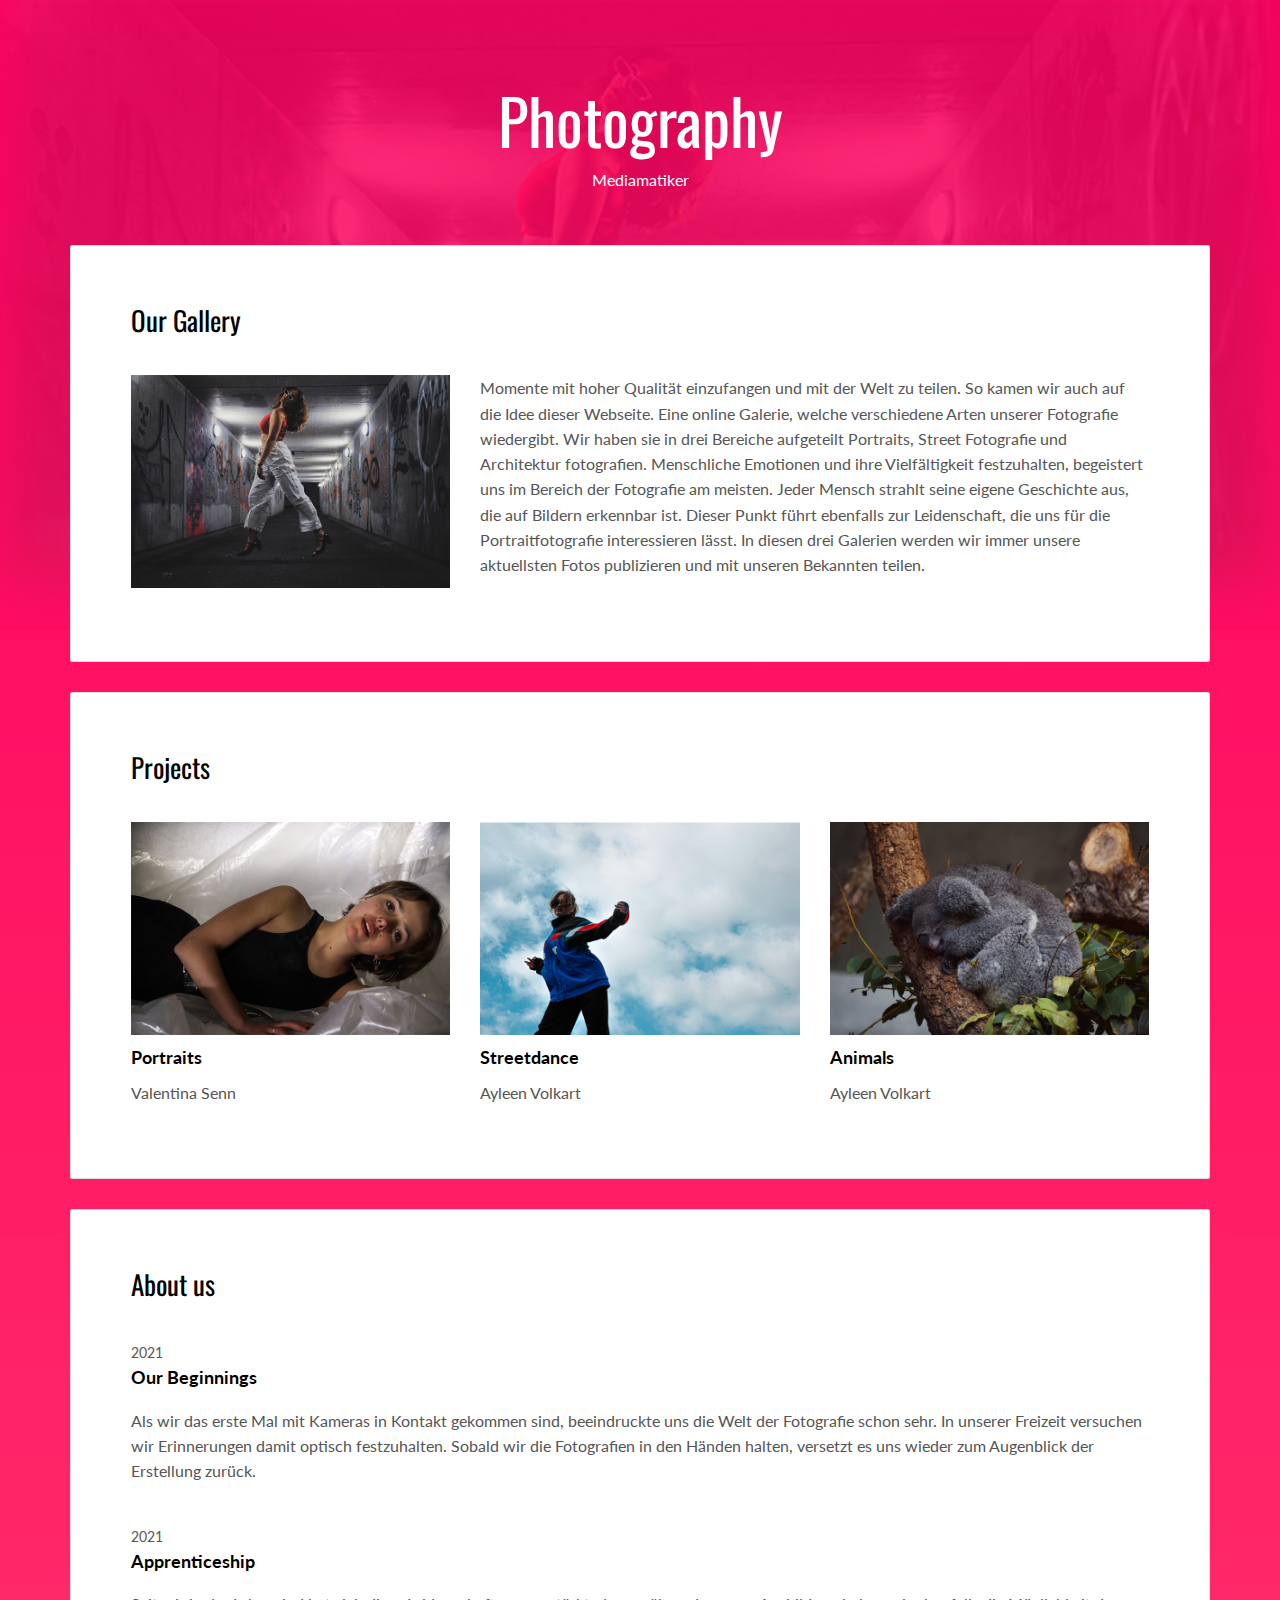
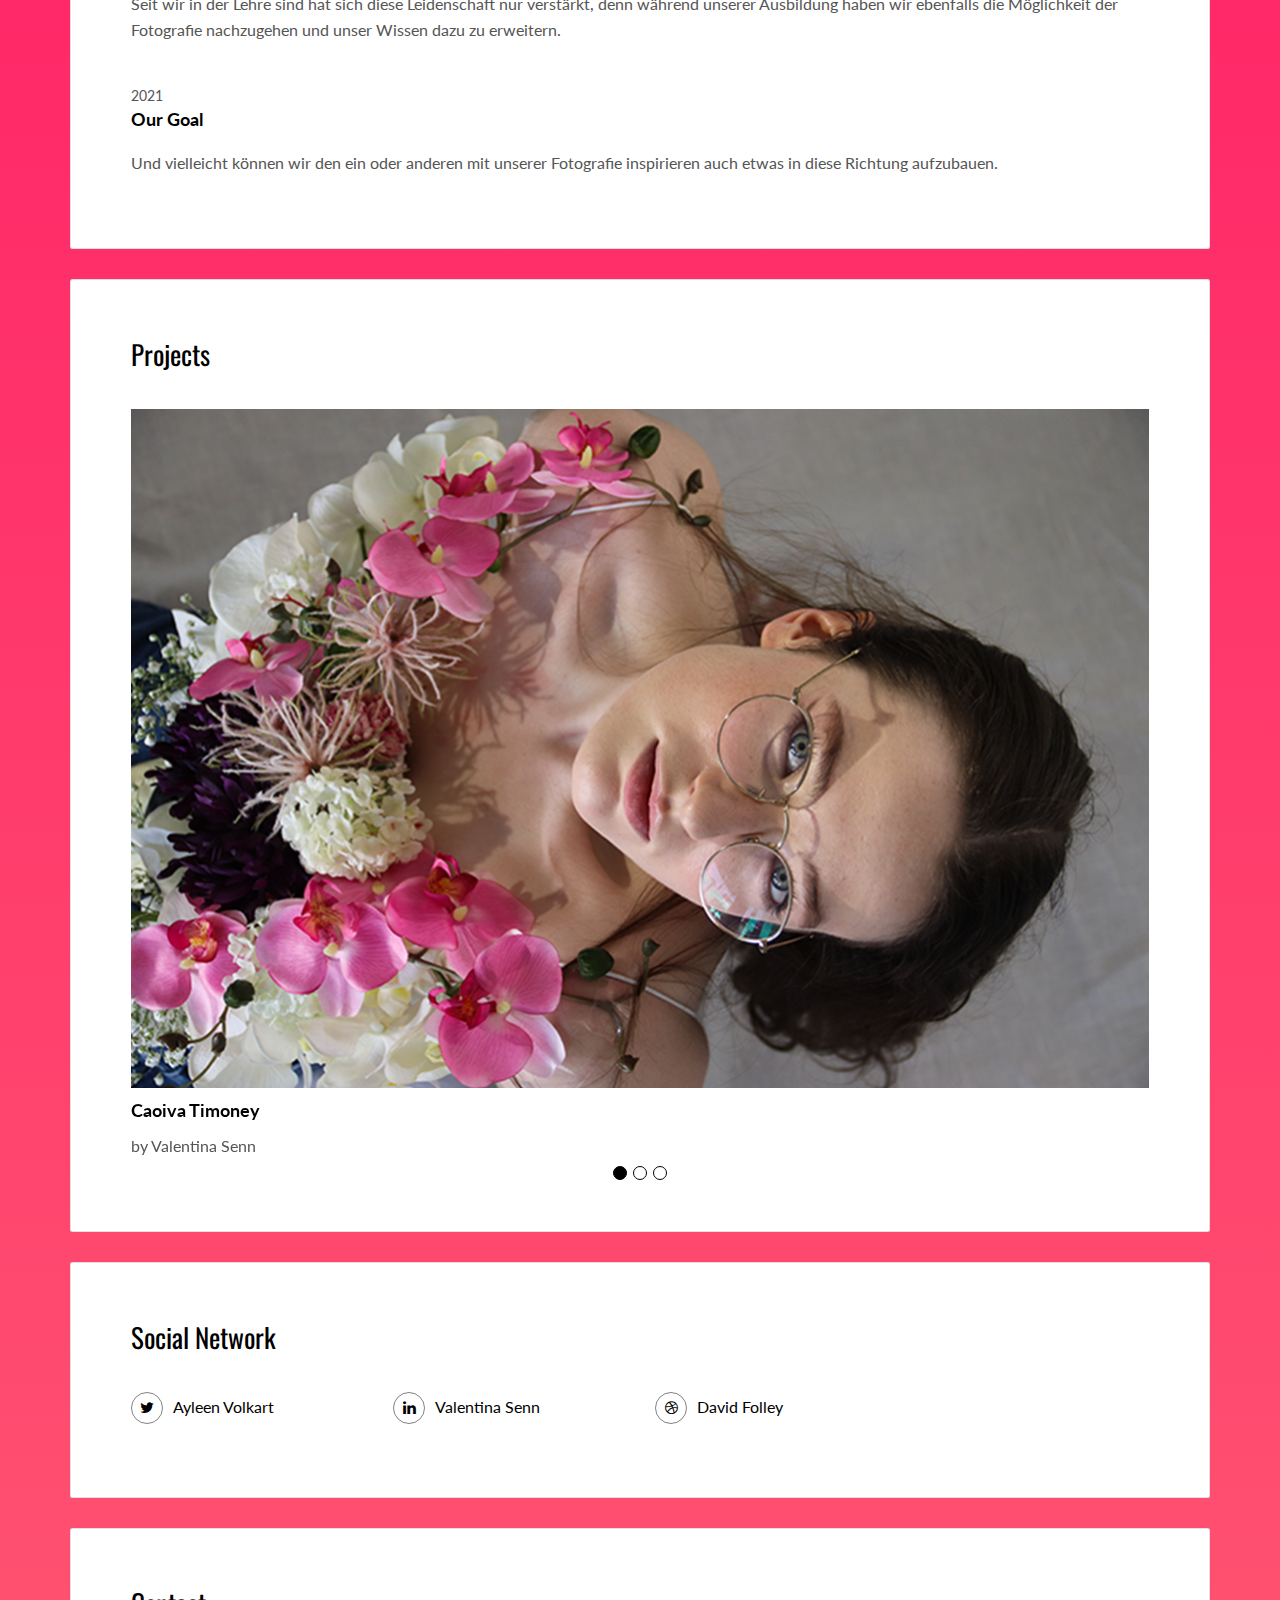
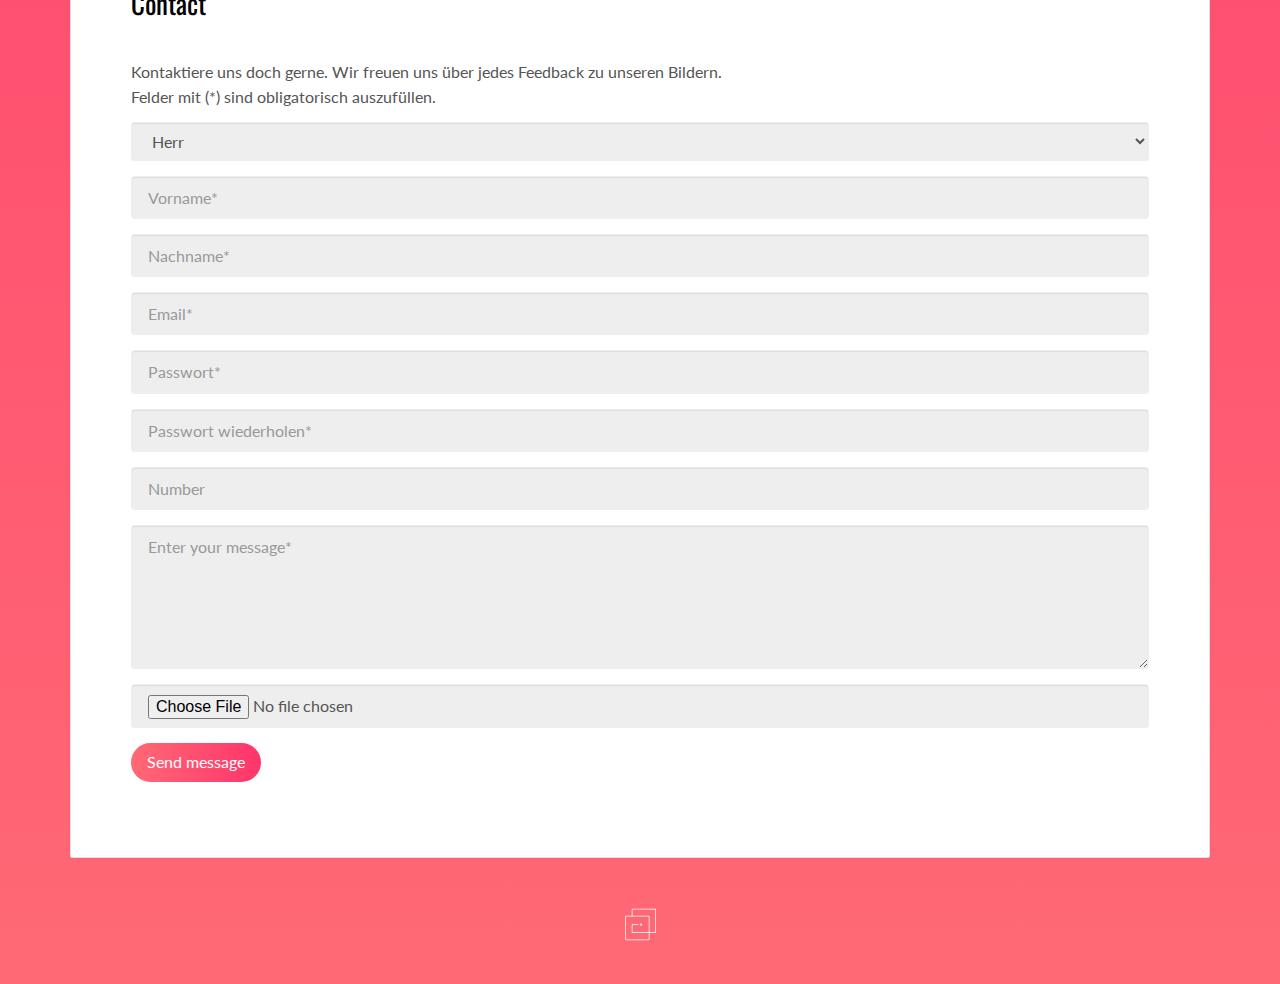
==== html/index.html @ 434fc98b "git init" ====
<!DOCTYPE html>
<html lang="en">

<head>
  <meta charset="UTF-8">
  <meta content="IE=edge" http-equiv="X-UA-Compatible">
  <meta content="width=device-width,initial-scale=1" name="viewport">
  <meta content="description" name="description">
  <meta name="google" content="notranslate" />
  <meta content="Mashup templates have been developped by Orson.io team" name="author">

  <!-- Disable tap highlight on IE -->
  <meta name="msapplication-tap-highlight" content="no">
  
  <link rel="apple-touch-icon" sizes="180x180" href="../assets/apple-icon-180x180.png">
  <link href="./assets/favicon.ico" rel="icon">

  <title>Title page</title>  

<link href="../css/main.d8e0d294.css" rel="stylesheet"></head>

<body class="">

<!-- Add your content of header -->
<div class="background-color-layer" style="background-image: url('../assets/images/streetdance/lia-aboutus.png')"
></div>
<main class="content-wrapper">
  <header class="white-text-container section-container">
    <div class="text-center">
      <h1>Photography</h1>
      <p>Mediamatiker</p>
    </div>
  </header>



<!-- Add your site or app content here -->
 
 <div class="container">
   <div class="row">
     <div class="col-xs-12">

        <div class="card">
          <div class="card-block">
            <h2>Our Gallery</h2>
            <div class="row">
              <div class="col-md-4">
                <p><img src="../assets/images/streetdance/lia-aboutus.png" class="img-responsive" alt=""></p>
              </div>
              <div class="col-md-8">

              <p>Momente mit hoher Qualität einzufangen und mit der Welt zu teilen. So kamen wir auch auf die Idee dieser Webseite. Eine online Galerie, welche verschiedene Arten unserer Fotografie wiedergibt. Wir haben sie in drei Bereiche aufgeteilt Portraits, Street Fotografie und Architektur fotografien. Menschliche Emotionen und ihre Vielfältigkeit festzuhalten, begeistert uns im Bereich der Fotografie am meisten. Jeder Mensch strahlt seine eigene Geschichte aus, die auf Bildern erkennbar ist. Dieser Punkt führt ebenfalls zur Leidenschaft, die uns für die Portraitfotografie interessieren lässt. In diesen drei Galerien werden wir immer unsere aktuellsten Fotos publizieren und mit unseren Bekannten teilen.</p>

              </div>
            </div>
          </div>
        </div>

        <div class="card">
          <div class="card-block">
            <h2>Projects</h2>
            <div class="row">
              <div class="col-md-4">
                <img src="../assets/images/portrait/schreag2.png" class="img-responsive" alt="">
                <a href="portrait.html"><h3 class="h5">Portraits</h3></a>
                <p>Valentina Senn</p>
              </div>
              <div class="col-md-4">
                <img src="../assets/images/streetdance/liahimmel.png" class="img-responsive" alt="">
                <a href="streetdance.html"><h3 class="h5">Streetdance</h3></a>
                <p>Ayleen Volkart</p>
              </div>
              <div class="col-md-4"><img src="../assets/images/animals/koala.png" class="img-responsive" alt="">
                <a href="animals.html"><h3 class="h5">Animals</h3></a>
                <p>Ayleen Volkart</p>
              </div>
            </div>
          </div>
        </div>

        <div class="card">
          <div class="card-block">
            <h2>About us</h2>
            <div class="work-experience">
              <small class="date">2021</small>
              <h3 class="h5 date-title">Our Beginnings</h3>
              

              <p>Als wir das erste Mal mit Kameras in Kontakt gekommen sind, beeindruckte uns die Welt der Fotografie schon sehr. In unserer Freizeit versuchen wir Erinnerungen damit optisch festzuhalten. Sobald wir die Fotografien in den Händen halten, versetzt es uns wieder zum Augenblick der Erstellung zurück.</p>
            </div>

            <div class="work-experience">
              <small class="date">2021</small>
              <h3 class="h5 date-title">Apprenticeship</h3>
              
              <p>Seit wir in der Lehre sind hat sich diese Leidenschaft nur verstärkt, denn während unserer Ausbildung haben wir ebenfalls die Möglichkeit der Fotografie nachzugehen und unser Wissen dazu zu erweitern.</p>
            </div>

            <div class="work-experience">
              <small class="date">2021</small>
              <h3 class="h5 date-title">Our Goal</h3>

              <p>Und vielleicht können wir den ein oder anderen mit unserer Fotografie inspirieren auch etwas in diese Richtung aufzubauen.</p>
            </div>

          </div>
        </div>

        <div class="card">
          <div class="card-block">
            <h2>Projects</h2>
            <div id="carousel-example-generic" class="carousel slide" data-ride="carousel">
            

            <!-- Wrapper for slides -->
            <div class="carousel-inner" role="listbox">
              <div class="item active">
                <img src="../assets/images/portrait/caoiva-neu.png" class="img-responsive" alt="...">
                <div class="carousel-caption">
                  <h3 class="h5">Caoiva Timoney</h3>
                  <p>by Valentina Senn</p>
                </div>
              </div>
              <div class="item">
                <img src="../assets/images/streetdance/lia-carousel.png" class="img-responsive" alt="...">
                <div class="carousel-caption">
                  <h3 class="h5">Lia Wilden</h3>
                  <p>by Ayleen Volkart</p>
                </div>
              </div>

              <div class="item">
                <img src="../assets/images/portrait/luana-bath.png" class="img-responsive" alt="...">
                <div class="carousel-caption">
                  <h3 class="h5">Luana Senn</h3>
                  <p>by Valentina Senn</p>
                </div>
              </div>
            </div>

            <!-- Indicators -->
            <ol class="carousel-indicators">
              <li data-target="#carousel-example-generic" data-slide-to="0" class="active"></li>
              <li data-target="#carousel-example-generic" data-slide-to="1"></li>
              <li data-target="#carousel-example-generic" data-slide-to="2"></li>
            </ol>

          </div>
          </div>
        </div>
        
        <div class="card">
          <div class="card-block">
            <h2>Social Network</h2>
            <div class="row">
              <div class="col-md-3">
                <p class="social-buttons"><a href="https://twitter.com/" title=""><span class="social-round-icon fa-icon"><i class="fa fa-twitter"></i></span>Ayleen Volkart</a></p>
              </div>
              <div class="col-md-3">
                <p class="social-buttons"><a href="https://www.linkedin.com/" title=""><span class="social-round-icon fa-icon"><i class="fa fa-linkedin"></i></span>Valentina Senn</a></p>
              </div>
              <div class="col-md-3">
                <p class="social-buttons"><a href="https://dribbble.com/" title=""><span class="social-round-icon fa-icon"><i class="fa fa-dribbble"></i></span>David Folley</a></p>
              </div>
            </div>
          </div>
        </div>

        <div class="card">
          <div class="card-block">
            <h2>Contact</h2>
            <p>Kontaktiere uns doch gerne. Wir freuen uns über jedes Feedback zu unseren Bildern. <br>
                Felder mit (*) sind obligatorisch auszufüllen.
            </p>
            <form id="form" class="reveal-content" onchange="validateForm()">
              <div class="form-group" placeholder="Geschlecht">
              <select name="thema1" class="form-control" id="gender">
                <option value="1">Frau</option>
                <option value="2" selected>Herr</option>
              </select>
              </div>
              <div class="form-group">
                <input type="text" id="name" class="form-control" placeholder="Vorname*"/>
                <small>Error message</small>
              </div>
              <div class="form-group">
                <input type="last name" id="lastname" class="form-control" placeholder="Nachname*"/>
                <small>Error message</small>
              </div>
              <div class="form-group">
                <input type="email" id="email" class="form-control" placeholder="Email*"/>
                <small>Error message</small>
              </div>
              <div class="form-group">
                <input name="pw" id="password" type="password" size="10" maxlength="10" placeholder="Passwort*" class="form-control"/>
                <small>Error message</small>
              </div>
              <div class="form-group">
                <input name="pw" id="passwordRepeat" type="password" size="10" maxlength="10" placeholder="Passwort wiederholen*" class="form-control"/>
                <small>Error message</small>
              </div>
              <div class="form-group">
                <input type="tel" id="number" class="form-control" placeholder="Number"/>
                <small>Error message</small>
              </div>
              <div class="form-group">
                <textarea id="message" class="form-control" rows="5" placeholder="Enter your message*"></textarea>
                <small>Error message</small>
              </div>
              <div class="form-group">
                <p class="form-control">
                  <input id="file" type="file" name="bild" accept="image/*" placeholder="Bildidee hochladen">
                </p>
              </div>
              <div class="form-group">
                <button id="button" type="submit" class=" btn btn-primary" onclick="alertdialog()">Send message</button>
              </div>
            </form>
          </div>
        </div>
       
     </div>
   </div>
 </div>

</main>
<footer class="footer-container white-text-container text-center">
  <div class="container">
    <div class="row">
      <div class="col-xs-12">
        <p><img src="../assets/images/logo_original.png" alt=""></p>
      </div>
    </div>
  </div>
</footer>


<!--<script type="text/javascript" src="../js/main.bc58148c.js"></script>-->
<script type="text/javascript" src="../js/validate-inputs.js"></script>

<!-- Google Analytics: change UA-XXXXX-X to be your site's ID 

<script>
  (function (i, s, o, g, r, a, m) {
    i['GoogleAnalyticsObject'] = r; i[r] = i[r] || function () {
      (i[r].q = i[r].q || []).push(arguments)
    }, i[r].l = 1 * new Date(); a = s.createElement(o),
      m = s.getElementsByTagName(o)[0]; a.async = 1; a.src = g; m.parentNode.insertBefore(a, m)
  })(window, document, 'script', '//www.google-analytics.com/analytics.js', 'ga');
  ga('create', 'UA-XXXXX-X', 'auto');
  ga('send', 'pageview');
</script>

-->
</body>

</html>
---- css/main.d8e0d294.css ----
@import url(https://fonts.googleapis.com/css?family=Lato:400,700|Oswald);
@import url(https://maxcdn.bootstrapcdn.com/font-awesome/4.7.0/css/font-awesome.min.css);

/*!
 * Bootstrap v3.3.7 (http://getbootstrap.com)
 * Copyright 2011-2016 Twitter, Inc.
 * Licensed under MIT (https://github.com/twbs/bootstrap/blob/master/LICENSE)
 */
/*! normalize.css v3.0.3 | MIT License | github.com/necolas/normalize.css */
html {
    font-family: sans-serif;
    -ms-text-size-adjust: 100%;
    -webkit-text-size-adjust: 100%
}

body {
    margin: 0
}

article, aside, details, figcaption, figure, footer, header, hgroup, main, menu, nav, section, summary {
    display: block
}

audio, canvas, progress, video {
    display: inline-block;
    vertical-align: baseline
}

audio:not([controls]) {
    display: none;
    height: 0
}

[hidden], template {
    display: none
}

a {
    background-color: transparent
}

a:active, a:hover {
    outline: 0
}

abbr[title] {
    border-bottom: 1px dotted
}

b, strong {
    font-weight: 700
}

dfn {
    font-style: italic
}

h1 {
    font-size: 2em;
    margin: .67em 0
}

mark {
    background: #ff0;
    color: #000
}

small {
    font-size: 80%
}

sub, sup {
    font-size: 75%;
    line-height: 0;
    position: relative;
    vertical-align: baseline
}

sup {
    top: -.5em
}

sub {
    bottom: -.25em
}

img {
    border: 0
}

svg:not(:root) {
    overflow: hidden
}

figure {
    margin: 1em 40px
}

hr {
    box-sizing: content-box;
    height: 0
}

pre {
    overflow: auto
}

code, kbd, pre, samp {
    font-family: monospace, monospace;
    font-size: 1em
}

button, input, optgroup, select, textarea {
    color: inherit;
    font: inherit;
    margin: 0
}

button {
    overflow: visible
}

button, select {
    text-transform: none
}

button, html input[type=button], input[type=reset], input[type=submit] {
    -webkit-appearance: button;
    cursor: pointer
}

button[disabled], html input[disabled] {
    cursor: default
}

button::-moz-focus-inner, input::-moz-focus-inner {
    border: 0;
    padding: 0
}

input {
    line-height: normal
}

input[type=checkbox], input[type=radio] {
    box-sizing: border-box;
    padding: 0
}

input[type=number]::-webkit-inner-spin-button, input[type=number]::-webkit-outer-spin-button {
    height: auto
}

input[type=search] {
    -webkit-appearance: textfield;
    box-sizing: content-box
}

input[type=search]::-webkit-search-cancel-button, input[type=search]::-webkit-search-decoration {
    -webkit-appearance: none
}

fieldset {
    border: 1px solid silver;
    margin: 0 2px;
    padding: .35em .625em .75em
}

textarea {
    overflow: auto
}

optgroup {
    font-weight: 700
}

table {
    border-collapse: collapse;
    border-spacing: 0
}

td, th {
    padding: 0
}

/*! Source: https://github.com/h5bp/html5-boilerplate/blob/master/src/css/main.css */
@media print {
    *, :after, :before {
        background: transparent !important;
        color: #000 !important;
        box-shadow: none !important;
        text-shadow: none !important
    }

    a, a:visited {
        text-decoration: underline
    }

    a[href]:after {
        content: " (" attr(href) ")"
    }

    abbr[title]:after {
        content: " (" attr(title) ")"
    }

    a[href^="#"]:after, a[href^="javascript:"]:after {
        content: ""
    }

    blockquote, pre {
        border: 1px solid #999;
        page-break-inside: avoid
    }

    thead {
        display: table-header-group
    }

    img, tr {
        page-break-inside: avoid
    }

    img {
        max-width: 100% !important
    }

    h2, h3, p {
        orphans: 3;
        widows: 3
    }

    h2, h3 {
        page-break-after: avoid
    }

    .navbar {
        display: none
    }

    .btn > .caret, .dropup > .btn > .caret {
        border-top-color: #000 !important
    }

    .label {
        border: 1px solid #000
    }

    .table {
        border-collapse: collapse !important
    }

    .table td, .table th {
        background-color: #fff !important
    }

    .table-bordered td, .table-bordered th {
        border: 1px solid #ddd !important
    }
}

*, :after, :before {
    -webkit-box-sizing: border-box;
    -moz-box-sizing: border-box;
    box-sizing: border-box
}

html {
    font-size: 10px;
    -webkit-tap-highlight-color: transparent
}

body {
    font-family: Lato, Helvetica, Arial, sans-serif;
    font-size: 16px;
    line-height: 1.58;
    color: #555;
    background-color: #fff
}

button, input, select, textarea {
    font-family: inherit;
    font-size: inherit;
    line-height: inherit
}

a {
    color: #ff0060;
    text-decoration: none
}

a:focus, a:hover {
    color: #b30043;
}

a:focus {
    outline: 5px auto -webkit-focus-ring-color;
    outline-offset: -2px
}

figure {
    margin: 0
}

img {
    vertical-align: middle
}

.img-responsive {
    display: block;
    max-width: 100%;
    height: auto
}

.img-rounded {
    border-radius: 6px
}

.img-thumbnail {
    padding: 4px;
    line-height: 1.58;
    background-color: #fff;
    border: 1px solid #ddd;
    border-radius: 4px;
    -webkit-transition: all .2s ease-in-out;
    -o-transition: all .2s ease-in-out;
    transition: all .2s ease-in-out;
    display: inline-block;
    max-width: 100%;
    height: auto
}

.img-circle {
    border-radius: 50%
}

hr {
    margin-top: 25px;
    margin-bottom: 25px;
    border: 0;
    border-top: 1px solid #eee
}

.sr-only {
    position: absolute;
    width: 1px;
    height: 1px;
    margin: -1px;
    padding: 0;
    overflow: hidden;
    clip: rect(0, 0, 0, 0);
    border: 0
}

.sr-only-focusable:active, .sr-only-focusable:focus {
    position: static;
    width: auto;
    height: auto;
    margin: 0;
    overflow: visible;
    clip: auto
}

[role=button] {
    cursor: pointer
}

.h1, .h2, .h3, .h4, .h5, .h6, h1, h2, h3, h4, h5, h6 {
    font-family: Oswald, Helvetica, Arial, sans-serif;
    font-weight: 400;
    line-height: 1.1;
    color: #000
}

.h1 .small, .h1 small, .h2 .small, .h2 small, .h3 .small, .h3 small, .h4 .small, .h4 small, .h5 .small, .h5 small, .h6 .small, .h6 small, h1 .small, h1 small, h2 .small, h2 small, h3 .small, h3 small, h4 .small, h4 small, h5 .small, h5 small, h6 .small, h6 small {
    font-weight: 400;
    line-height: 1;
    color: #777
}

.h1, .h2, .h3, h1, h2, h3 {
    margin-top: 25px;
    margin-bottom: 12.5px
}

.h1 .small, .h1 small, .h2 .small, .h2 small, .h3 .small, .h3 small, h1 .small, h1 small, h2 .small, h2 small, h3 .small, h3 small {
    font-size: 65%
}

.h4, .h5, .h6, h4, h5, h6 {
    margin-top: 12.5px;
    margin-bottom: 12.5px
}

.h4 .small, .h4 small, .h5 .small, .h5 small, .h6 .small, .h6 small, h4 .small, h4 small, h5 .small, h5 small, h6 .small, h6 small {
    font-size: 75%
}

.h1, h1 {
    font-size: 63px
}

.h2, h2 {
    font-size: 27px
}

.h3, .h4, h3, h4 {
    font-size: 20px
}

.h5, h5 {
    font-size: 18px
}

.h6, h6 {
    font-size: 14px
}

p {
    margin: 0 0 12.5px
}

.lead {
    margin-bottom: 25px;
    font-size: 18px;
    font-weight: 300;
    line-height: 1.4
}

@media (min-width: 768px) {
    .lead {
        font-size: 24px
    }
}

.small, small {
    font-size: 87%
}

.mark, mark {
    background-color: #fcf8e3;
    padding: .2em
}

.text-left {
    text-align: left
}

.text-right {
    text-align: right
}

.text-center {
    text-align: center
}

.text-justify {
    text-align: justify
}

.text-nowrap {
    white-space: nowrap
}

.text-lowercase {
    text-transform: lowercase
}

.initialism, .text-uppercase {
    text-transform: uppercase
}

.text-capitalize {
    text-transform: capitalize
}

.text-muted {
    color: #777
}

.text-primary {
    color: #ff0060
}

a.text-primary:focus, a.text-primary:hover {
    color: #cc004d
}

.text-success {
    color: #fff
}

a.text-success:focus, a.text-success:hover {
    color: #e6e6e6
}

.text-info {
    color: #31708f
}

a.text-info:focus, a.text-info:hover {
    color: #245269
}

.text-warning {
    color: #8a6d3b
}

a.text-warning:focus, a.text-warning:hover {
    color: #66512c
}

.text-danger {
    color: #fff
}

a.text-danger:focus, a.text-danger:hover {
    color: #e6e6e6
}

.bg-primary {
    color: #fff;
    background-color: #ff0060
}

a.bg-primary:focus, a.bg-primary:hover {
    background-color: #cc004d
}

.bg-success {
    background-color: #87e329
}

a.bg-success:focus, a.bg-success:hover {
    background-color: #6dc019
}

.bg-info {
    background-color: #d9edf7
}

a.bg-info:focus, a.bg-info:hover {
    background-color: #afd9ee
}

.bg-warning {
    background-color: #fcf8e3
}

a.bg-warning:focus, a.bg-warning:hover {
    background-color: #f7ecb5
}

.bg-danger {
    background-color: #ff2c74
}

a.bg-danger:focus, a.bg-danger:hover {
    background-color: #f80055
}

.page-header {
    padding-bottom: 11.5px;
    margin: 50px 0 25px;
    border-bottom: 1px solid #eee
}

ol, ul {
    margin-top: 0;
    margin-bottom: 12.5px
}

ol ol, ol ul, ul ol, ul ul {
    margin-bottom: 0
}

.list-inline, .list-unstyled {
    padding-left: 0;
    list-style: none
}

.list-inline {
    margin-left: -5px
}

.list-inline > li {
    display: inline-block;
    padding-left: 5px;
    padding-right: 5px
}

dl {
    margin-top: 0;
    margin-bottom: 25px
}

dd, dt {
    line-height: 1.58
}

dt {
    font-weight: 700
}

dd {
    margin-left: 0
}

.dl-horizontal dd:after, .dl-horizontal dd:before {
    content: " ";
    display: table
}

.dl-horizontal dd:after {
    clear: both
}

@media (min-width: 768px) {
    .dl-horizontal dt {
        float: left;
        width: 160px;
        clear: left;
        text-align: right;
        overflow: hidden;
        text-overflow: ellipsis;
        white-space: nowrap
    }

    .dl-horizontal dd {
        margin-left: 180px
    }
}

abbr[data-original-title], abbr[title] {
    cursor: help;
    border-bottom: 1px dotted #777
}

.initialism {
    font-size: 90%
}

blockquote {
    padding: 12.5px 25px;
    margin: 0 0 25px;
    font-size: 20px;
    border-left: 5px solid #eee
}

blockquote ol:last-child, blockquote p:last-child, blockquote ul:last-child {
    margin-bottom: 0
}

blockquote .small, blockquote footer, blockquote small {
    display: block;
    font-size: 80%;
    line-height: 1.58;
    color: #777
}

blockquote .small:before, blockquote footer:before, blockquote small:before {
    content: "\2014   \A0"
}

.blockquote-reverse, blockquote.pull-right {
    padding-right: 15px;
    padding-left: 0;
    border-right: 5px solid #eee;
    border-left: 0;
    text-align: right
}

.blockquote-reverse .small:before, .blockquote-reverse footer:before, .blockquote-reverse small:before, blockquote.pull-right .small:before, blockquote.pull-right footer:before, blockquote.pull-right small:before {
    content: ""
}

.blockquote-reverse .small:after, .blockquote-reverse footer:after, .blockquote-reverse small:after, blockquote.pull-right .small:after, blockquote.pull-right footer:after, blockquote.pull-right small:after {
    content: "\A0   \2014"
}

address {
    margin-bottom: 25px;
    font-style: normal;
    line-height: 1.58
}

code, kbd, pre, samp {
    font-family: Menlo, Monaco, Consolas, Courier New, monospace
}

code {
    color: #c7254e;
    background-color: #f9f2f4;
    border-radius: 4px
}

code, kbd {
    padding: 2px 4px;
    font-size: 90%
}

kbd {
    color: #fff;
    background-color: #333;
    border-radius: 3px;
    box-shadow: inset 0 -1px 0 rgba(0, 0, 0, .25)
}

kbd kbd {
    padding: 0;
    font-size: 100%;
    font-weight: 700;
    box-shadow: none
}

pre {
    display: block;
    padding: 12px;
    margin: 0 0 12.5px;
    font-size: 15px;
    line-height: 1.58;
    word-break: break-all;
    word-wrap: break-word;
    color: #333;
    background-color: #f5f5f5;
    border: 1px solid #ccc;
    border-radius: 4px
}

pre code {
    padding: 0;
    font-size: inherit;
    color: inherit;
    white-space: pre-wrap;
    background-color: transparent;
    border-radius: 0
}

.pre-scrollable {
    max-height: 340px;
    overflow-y: scroll
}

.container {
    margin-right: auto;
    margin-left: auto;
    padding-left: 15px;
    padding-right: 15px
}

.container:after, .container:before {
    content: " ";
    display: table
}

.container:after {
    clear: both
}

@media (min-width: 768px) {
    .container {
        width: 750px
    }
}

@media (min-width: 992px) {
    .container {
        width: 970px
    }
}

@media (min-width: 1200px) {
    .container {
        width: 1170px
    }
}

.container-fluid {
    margin-right: auto;
    margin-left: auto;
    padding-left: 15px;
    padding-right: 15px
}

.container-fluid:after, .container-fluid:before {
    content: " ";
    display: table
}

.container-fluid:after {
    clear: both
}

.row {
    margin-left: -15px;
    margin-right: -15px
}

.row:after, .row:before {
    content: " ";
    display: table
}

.row:after {
    clear: both
}

.col-lg-1, .col-lg-2, .col-lg-3, .col-lg-4, .col-lg-5, .col-lg-6, .col-lg-7, .col-lg-8, .col-lg-9, .col-lg-10, .col-lg-11, .col-lg-12, .col-md-1, .col-md-2, .col-md-3, .col-md-4, .col-md-5, .col-md-6, .col-md-7, .col-md-8, .col-md-9, .col-md-10, .col-md-11, .col-md-12, .col-sm-1, .col-sm-2, .col-sm-3, .col-sm-4, .col-sm-5, .col-sm-6, .col-sm-7, .col-sm-8, .col-sm-9, .col-sm-10, .col-sm-11, .col-sm-12, .col-xs-1, .col-xs-2, .col-xs-3, .col-xs-4, .col-xs-5, .col-xs-6, .col-xs-7, .col-xs-8, .col-xs-9, .col-xs-10, .col-xs-11, .col-xs-12 {
    position: relative;
    min-height: 1px;
    padding-left: 15px;
    padding-right: 15px
}

.col-xs-1, .col-xs-2, .col-xs-3, .col-xs-4, .col-xs-5, .col-xs-6, .col-xs-7, .col-xs-8, .col-xs-9, .col-xs-10, .col-xs-11, .col-xs-12 {
    float: left
}

.col-xs-1 {
    width: 8.33333%
}

.col-xs-2 {
    width: 16.66667%
}

.col-xs-3 {
    width: 25%
}

.col-xs-4 {
    width: 33.33333%
}

.col-xs-5 {
    width: 41.66667%
}

.col-xs-6 {
    width: 50%
}

.col-xs-7 {
    width: 58.33333%
}

.col-xs-8 {
    width: 66.66667%
}

.col-xs-9 {
    width: 75%
}

.col-xs-10 {
    width: 83.33333%
}

.col-xs-11 {
    width: 91.66667%
}

.col-xs-12 {
    width: 100%
}

.col-xs-pull-0 {
    right: auto
}

.col-xs-pull-1 {
    right: 8.33333%
}

.col-xs-pull-2 {
    right: 16.66667%
}

.col-xs-pull-3 {
    right: 25%
}

.col-xs-pull-4 {
    right: 33.33333%
}

.col-xs-pull-5 {
    right: 41.66667%
}

.col-xs-pull-6 {
    right: 50%
}

.col-xs-pull-7 {
    right: 58.33333%
}

.col-xs-pull-8 {
    right: 66.66667%
}

.col-xs-pull-9 {
    right: 75%
}

.col-xs-pull-10 {
    right: 83.33333%
}

.col-xs-pull-11 {
    right: 91.66667%
}

.col-xs-pull-12 {
    right: 100%
}

.col-xs-push-0 {
    left: auto
}

.col-xs-push-1 {
    left: 8.33333%
}

.col-xs-push-2 {
    left: 16.66667%
}

.col-xs-push-3 {
    left: 25%
}

.col-xs-push-4 {
    left: 33.33333%
}

.col-xs-push-5 {
    left: 41.66667%
}

.col-xs-push-6 {
    left: 50%
}

.col-xs-push-7 {
    left: 58.33333%
}

.col-xs-push-8 {
    left: 66.66667%
}

.col-xs-push-9 {
    left: 75%
}

.col-xs-push-10 {
    left: 83.33333%
}

.col-xs-push-11 {
    left: 91.66667%
}

.col-xs-push-12 {
    left: 100%
}

.col-xs-offset-0 {
    margin-left: 0
}

.col-xs-offset-1 {
    margin-left: 8.33333%
}

.col-xs-offset-2 {
    margin-left: 16.66667%
}

.col-xs-offset-3 {
    margin-left: 25%
}

.col-xs-offset-4 {
    margin-left: 33.33333%
}

.col-xs-offset-5 {
    margin-left: 41.66667%
}

.col-xs-offset-6 {
    margin-left: 50%
}

.col-xs-offset-7 {
    margin-left: 58.33333%
}

.col-xs-offset-8 {
    margin-left: 66.66667%
}

.col-xs-offset-9 {
    margin-left: 75%
}

.col-xs-offset-10 {
    margin-left: 83.33333%
}

.col-xs-offset-11 {
    margin-left: 91.66667%
}

.col-xs-offset-12 {
    margin-left: 100%
}

@media (min-width: 768px) {
    .col-sm-1, .col-sm-2, .col-sm-3, .col-sm-4, .col-sm-5, .col-sm-6, .col-sm-7, .col-sm-8, .col-sm-9, .col-sm-10, .col-sm-11, .col-sm-12 {
        float: left
    }

    .col-sm-1 {
        width: 8.33333%
    }

    .col-sm-2 {
        width: 16.66667%
    }

    .col-sm-3 {
        width: 25%
    }

    .col-sm-4 {
        width: 33.33333%
    }

    .col-sm-5 {
        width: 41.66667%
    }

    .col-sm-6 {
        width: 50%
    }

    .col-sm-7 {
        width: 58.33333%
    }

    .col-sm-8 {
        width: 66.66667%
    }

    .col-sm-9 {
        width: 75%
    }

    .col-sm-10 {
        width: 83.33333%
    }

    .col-sm-11 {
        width: 91.66667%
    }

    .col-sm-12 {
        width: 100%
    }

    .col-sm-pull-0 {
        right: auto
    }

    .col-sm-pull-1 {
        right: 8.33333%
    }

    .col-sm-pull-2 {
        right: 16.66667%
    }

    .col-sm-pull-3 {
        right: 25%
    }

    .col-sm-pull-4 {
        right: 33.33333%
    }

    .col-sm-pull-5 {
        right: 41.66667%
    }

    .col-sm-pull-6 {
        right: 50%
    }

    .col-sm-pull-7 {
        right: 58.33333%
    }

    .col-sm-pull-8 {
        right: 66.66667%
    }

    .col-sm-pull-9 {
        right: 75%
    }

    .col-sm-pull-10 {
        right: 83.33333%
    }

    .col-sm-pull-11 {
        right: 91.66667%
    }

    .col-sm-pull-12 {
        right: 100%
    }

    .col-sm-push-0 {
        left: auto
    }

    .col-sm-push-1 {
        left: 8.33333%
    }

    .col-sm-push-2 {
        left: 16.66667%
    }

    .col-sm-push-3 {
        left: 25%
    }

    .col-sm-push-4 {
        left: 33.33333%
    }

    .col-sm-push-5 {
        left: 41.66667%
    }

    .col-sm-push-6 {
        left: 50%
    }

    .col-sm-push-7 {
        left: 58.33333%
    }

    .col-sm-push-8 {
        left: 66.66667%
    }

    .col-sm-push-9 {
        left: 75%
    }

    .col-sm-push-10 {
        left: 83.33333%
    }

    .col-sm-push-11 {
        left: 91.66667%
    }

    .col-sm-push-12 {
        left: 100%
    }

    .col-sm-offset-0 {
        margin-left: 0
    }

    .col-sm-offset-1 {
        margin-left: 8.33333%
    }

    .col-sm-offset-2 {
        margin-left: 16.66667%
    }

    .col-sm-offset-3 {
        margin-left: 25%
    }

    .col-sm-offset-4 {
        margin-left: 33.33333%
    }

    .col-sm-offset-5 {
        margin-left: 41.66667%
    }

    .col-sm-offset-6 {
        margin-left: 50%
    }

    .col-sm-offset-7 {
        margin-left: 58.33333%
    }

    .col-sm-offset-8 {
        margin-left: 66.66667%
    }

    .col-sm-offset-9 {
        margin-left: 75%
    }

    .col-sm-offset-10 {
        margin-left: 83.33333%
    }

    .col-sm-offset-11 {
        margin-left: 91.66667%
    }

    .col-sm-offset-12 {
        margin-left: 100%
    }
}

@media (min-width: 992px) {
    .col-md-1, .col-md-2, .col-md-3, .col-md-4, .col-md-5, .col-md-6, .col-md-7, .col-md-8, .col-md-9, .col-md-10, .col-md-11, .col-md-12 {
        float: left
    }

    .col-md-1 {
        width: 8.33333%
    }

    .col-md-2 {
        width: 16.66667%
    }

    .col-md-3 {
        width: 25%
    }

    .col-md-4 {
        width: 33.33333%
    }

    .col-md-4 h3:hover {
        color: #ff0060;
        text-decoration-line: none;
    }

    .col-md-5 {
        width: 41.66667%
    }

    .col-md-6 {
        width: 50%
    }

    .col-md-7 {
        width: 58.33333%
    }

    .col-md-8 {
        width: 66.66667%
    }

    .col-md-9 {
        width: 75%
    }

    .col-md-10 {
        width: 83.33333%
    }

    .col-md-11 {
        width: 91.66667%
    }

    .col-md-12 {
        width: 100%
    }

    .col-md-pull-0 {
        right: auto
    }

    .col-md-pull-1 {
        right: 8.33333%
    }

    .col-md-pull-2 {
        right: 16.66667%
    }

    .col-md-pull-3 {
        right: 25%
    }

    .col-md-pull-4 {
        right: 33.33333%
    }

    .col-md-pull-5 {
        right: 41.66667%
    }

    .col-md-pull-6 {
        right: 50%
    }

    .col-md-pull-7 {
        right: 58.33333%
    }

    .col-md-pull-8 {
        right: 66.66667%
    }

    .col-md-pull-9 {
        right: 75%
    }

    .col-md-pull-10 {
        right: 83.33333%
    }

    .col-md-pull-11 {
        right: 91.66667%
    }

    .col-md-pull-12 {
        right: 100%
    }

    .col-md-push-0 {
        left: auto
    }

    .col-md-push-1 {
        left: 8.33333%
    }

    .col-md-push-2 {
        left: 16.66667%
    }

    .col-md-push-3 {
        left: 25%
    }

    .col-md-push-4 {
        left: 33.33333%
    }

    .col-md-push-5 {
        left: 41.66667%
    }

    .col-md-push-6 {
        left: 50%
    }

    .col-md-push-7 {
        left: 58.33333%
    }

    .col-md-push-8 {
        left: 66.66667%
    }

    .col-md-push-9 {
        left: 75%
    }

    .col-md-push-10 {
        left: 83.33333%
    }

    .col-md-push-11 {
        left: 91.66667%
    }

    .col-md-push-12 {
        left: 100%
    }

    .col-md-offset-0 {
        margin-left: 0
    }

    .col-md-offset-1 {
        margin-left: 8.33333%
    }

    .col-md-offset-2 {
        margin-left: 16.66667%
    }

    .col-md-offset-3 {
        margin-left: 25%
    }

    .col-md-offset-4 {
        margin-left: 33.33333%
    }

    .col-md-offset-5 {
        margin-left: 41.66667%
    }

    .col-md-offset-6 {
        margin-left: 50%
    }

    .col-md-offset-7 {
        margin-left: 58.33333%
    }

    .col-md-offset-8 {
        margin-left: 66.66667%
    }

    .col-md-offset-9 {
        margin-left: 75%
    }

    .col-md-offset-10 {
        margin-left: 83.33333%
    }

    .col-md-offset-11 {
        margin-left: 91.66667%
    }

    .col-md-offset-12 {
        margin-left: 100%
    }
}

@media (min-width: 1200px) {
    .col-lg-1, .col-lg-2, .col-lg-3, .col-lg-4, .col-lg-5, .col-lg-6, .col-lg-7, .col-lg-8, .col-lg-9, .col-lg-10, .col-lg-11, .col-lg-12 {
        float: left
    }

    .col-lg-1 {
        width: 8.33333%
    }

    .col-lg-2 {
        width: 16.66667%
    }

    .col-lg-3 {
        width: 25%
    }

    .col-lg-4 {
        width: 33.33333%
    }

    .col-lg-5 {
        width: 41.66667%
    }

    .col-lg-6 {
        width: 50%
    }

    .col-lg-7 {
        width: 58.33333%
    }

    .col-lg-8 {
        width: 66.66667%
    }

    .col-lg-9 {
        width: 75%
    }

    .col-lg-10 {
        width: 83.33333%
    }

    .col-lg-11 {
        width: 91.66667%
    }

    .col-lg-12 {
        width: 100%
    }

    .col-lg-pull-0 {
        right: auto
    }

    .col-lg-pull-1 {
        right: 8.33333%
    }

    .col-lg-pull-2 {
        right: 16.66667%
    }

    .col-lg-pull-3 {
        right: 25%
    }

    .col-lg-pull-4 {
        right: 33.33333%
    }

    .col-lg-pull-5 {
        right: 41.66667%
    }

    .col-lg-pull-6 {
        right: 50%
    }

    .col-lg-pull-7 {
        right: 58.33333%
    }

    .col-lg-pull-8 {
        right: 66.66667%
    }

    .col-lg-pull-9 {
        right: 75%
    }

    .col-lg-pull-10 {
        right: 83.33333%
    }

    .col-lg-pull-11 {
        right: 91.66667%
    }

    .col-lg-pull-12 {
        right: 100%
    }

    .col-lg-push-0 {
        left: auto
    }

    .col-lg-push-1 {
        left: 8.33333%
    }

    .col-lg-push-2 {
        left: 16.66667%
    }

    .col-lg-push-3 {
        left: 25%
    }

    .col-lg-push-4 {
        left: 33.33333%
    }

    .col-lg-push-5 {
        left: 41.66667%
    }

    .col-lg-push-6 {
        left: 50%
    }

    .col-lg-push-7 {
        left: 58.33333%
    }

    .col-lg-push-8 {
        left: 66.66667%
    }

    .col-lg-push-9 {
        left: 75%
    }

    .col-lg-push-10 {
        left: 83.33333%
    }

    .col-lg-push-11 {
        left: 91.66667%
    }

    .col-lg-push-12 {
        left: 100%
    }

    .col-lg-offset-0 {
        margin-left: 0
    }

    .col-lg-offset-1 {
        margin-left: 8.33333%
    }

    .col-lg-offset-2 {
        margin-left: 16.66667%
    }

    .col-lg-offset-3 {
        margin-left: 25%
    }

    .col-lg-offset-4 {
        margin-left: 33.33333%
    }

    .col-lg-offset-5 {
        margin-left: 41.66667%
    }

    .col-lg-offset-6 {
        margin-left: 50%
    }

    .col-lg-offset-7 {
        margin-left: 58.33333%
    }

    .col-lg-offset-8 {
        margin-left: 66.66667%
    }

    .col-lg-offset-9 {
        margin-left: 75%
    }

    .col-lg-offset-10 {
        margin-left: 83.33333%
    }

    .col-lg-offset-11 {
        margin-left: 91.66667%
    }

    .col-lg-offset-12 {
        margin-left: 100%
    }
}

table {
    background-color: transparent
}

caption {
    padding-top: 8px;
    padding-bottom: 8px;
    color: #777
}

caption, th {
    text-align: left
}

.table {
    width: 100%;
    max-width: 100%;
    margin-bottom: 25px
}

.table > tbody > tr > td, .table > tbody > tr > th, .table > tfoot > tr > td, .table > tfoot > tr > th, .table > thead > tr > td, .table > thead > tr > th {
    padding: 8px;
    line-height: 1.58;
    vertical-align: top;
    border-top: 1px solid #ddd
}

.table > thead > tr > th {
    vertical-align: bottom;
    border-bottom: 2px solid #ddd
}

.table > caption + thead > tr:first-child > td, .table > caption + thead > tr:first-child > th, .table > colgroup + thead > tr:first-child > td, .table > colgroup + thead > tr:first-child > th, .table > thead:first-child > tr:first-child > td, .table > thead:first-child > tr:first-child > th {
    border-top: 0
}

.table > tbody + tbody {
    border-top: 2px solid #ddd
}

.table .table {
    background-color: #fff
}

.table-condensed > tbody > tr > td, .table-condensed > tbody > tr > th, .table-condensed > tfoot > tr > td, .table-condensed > tfoot > tr > th, .table-condensed > thead > tr > td, .table-condensed > thead > tr > th {
    padding: 5px
}

.table-bordered, .table-bordered > tbody > tr > td, .table-bordered > tbody > tr > th, .table-bordered > tfoot > tr > td, .table-bordered > tfoot > tr > th, .table-bordered > thead > tr > td, .table-bordered > thead > tr > th {
    border: 1px solid #ddd
}

.table-bordered > thead > tr > td, .table-bordered > thead > tr > th {
    border-bottom-width: 2px
}

.table-striped > tbody > tr:nth-of-type(odd) {
    background-color: #f9f9f9
}

.table-hover > tbody > tr:hover {
    background-color: #f5f5f5
}

table col[class*=col-] {
    position: static;
    float: none;
    display: table-column
}

table td[class*=col-], table th[class*=col-] {
    position: static;
    float: none;
    display: table-cell
}

.table > tbody > tr.active > td, .table > tbody > tr.active > th, .table > tbody > tr > td.active, .table > tbody > tr > th.active, .table > tfoot > tr.active > td, .table > tfoot > tr.active > th, .table > tfoot > tr > td.active, .table > tfoot > tr > th.active, .table > thead > tr.active > td, .table > thead > tr.active > th, .table > thead > tr > td.active, .table > thead > tr > th.active {
    background-color: #f5f5f5
}

.table-hover > tbody > tr.active:hover > td, .table-hover > tbody > tr.active:hover > th, .table-hover > tbody > tr:hover > .active, .table-hover > tbody > tr > td.active:hover, .table-hover > tbody > tr > th.active:hover {
    background-color: #e8e8e8
}

.table > tbody > tr.success > td, .table > tbody > tr.success > th, .table > tbody > tr > td.success, .table > tbody > tr > th.success, .table > tfoot > tr.success > td, .table > tfoot > tr.success > th, .table > tfoot > tr > td.success, .table > tfoot > tr > th.success, .table > thead > tr.success > td, .table > thead > tr.success > th, .table > thead > tr > td.success, .table > thead > tr > th.success {
    background-color: #87e329
}

.table-hover > tbody > tr.success:hover > td, .table-hover > tbody > tr.success:hover > th, .table-hover > tbody > tr:hover > .success, .table-hover > tbody > tr > td.success:hover, .table-hover > tbody > tr > th.success:hover {
    background-color: #7ad61c
}

.table > tbody > tr.info > td, .table > tbody > tr.info > th, .table > tbody > tr > td.info, .table > tbody > tr > th.info, .table > tfoot > tr.info > td, .table > tfoot > tr.info > th, .table > tfoot > tr > td.info, .table > tfoot > tr > th.info, .table > thead > tr.info > td, .table > thead > tr.info > th, .table > thead > tr > td.info, .table > thead > tr > th.info {
    background-color: #d9edf7
}

.table-hover > tbody > tr.info:hover > td, .table-hover > tbody > tr.info:hover > th, .table-hover > tbody > tr:hover > .info, .table-hover > tbody > tr > td.info:hover, .table-hover > tbody > tr > th.info:hover {
    background-color: #c4e3f3
}

.table > tbody > tr.warning > td, .table > tbody > tr.warning > th, .table > tbody > tr > td.warning, .table > tbody > tr > th.warning, .table > tfoot > tr.warning > td, .table > tfoot > tr.warning > th, .table > tfoot > tr > td.warning, .table > tfoot > tr > th.warning, .table > thead > tr.warning > td, .table > thead > tr.warning > th, .table > thead > tr > td.warning, .table > thead > tr > th.warning {
    background-color: #fcf8e3
}

.table-hover > tbody > tr.warning:hover > td, .table-hover > tbody > tr.warning:hover > th, .table-hover > tbody > tr:hover > .warning, .table-hover > tbody > tr > td.warning:hover, .table-hover > tbody > tr > th.warning:hover {
    background-color: #faf2cc
}

.table > tbody > tr.danger > td, .table > tbody > tr.danger > th, .table > tbody > tr > td.danger, .table > tbody > tr > th.danger, .table > tfoot > tr.danger > td, .table > tfoot > tr.danger > th, .table > tfoot > tr > td.danger, .table > tfoot > tr > th.danger, .table > thead > tr.danger > td, .table > thead > tr.danger > th, .table > thead > tr > td.danger, .table > thead > tr > th.danger {
    background-color: #ff2c74
}

.table-hover > tbody > tr.danger:hover > td, .table-hover > tbody > tr.danger:hover > th, .table-hover > tbody > tr:hover > .danger, .table-hover > tbody > tr > td.danger:hover, .table-hover > tbody > tr > th.danger:hover {
    background-color: #ff1363
}

.table-responsive {
    overflow-x: auto;
    min-height: .01%
}

@media screen and (max-width: 767px) {
    .table-responsive {
        width: 100%;
        margin-bottom: 18.75px;
        overflow-y: hidden;
        -ms-overflow-style: -ms-autohiding-scrollbar;
        border: 1px solid #ddd
    }

    .table-responsive > .table {
        margin-bottom: 0
    }

    .table-responsive > .table > tbody > tr > td, .table-responsive > .table > tbody > tr > th, .table-responsive > .table > tfoot > tr > td, .table-responsive > .table > tfoot > tr > th, .table-responsive > .table > thead > tr > td, .table-responsive > .table > thead > tr > th {
        white-space: nowrap
    }

    .table-responsive > .table-bordered {
        border: 0
    }

    .table-responsive > .table-bordered > tbody > tr > td:first-child, .table-responsive > .table-bordered > tbody > tr > th:first-child, .table-responsive > .table-bordered > tfoot > tr > td:first-child, .table-responsive > .table-bordered > tfoot > tr > th:first-child, .table-responsive > .table-bordered > thead > tr > td:first-child, .table-responsive > .table-bordered > thead > tr > th:first-child {
        border-left: 0
    }

    .table-responsive > .table-bordered > tbody > tr > td:last-child, .table-responsive > .table-bordered > tbody > tr > th:last-child, .table-responsive > .table-bordered > tfoot > tr > td:last-child, .table-responsive > .table-bordered > tfoot > tr > th:last-child, .table-responsive > .table-bordered > thead > tr > td:last-child, .table-responsive > .table-bordered > thead > tr > th:last-child {
        border-right: 0
    }

    .table-responsive > .table-bordered > tbody > tr:last-child > td, .table-responsive > .table-bordered > tbody > tr:last-child > th, .table-responsive > .table-bordered > tfoot > tr:last-child > td, .table-responsive > .table-bordered > tfoot > tr:last-child > th {
        border-bottom: 0
    }
}

fieldset {
    margin: 0;
    min-width: 0
}

fieldset, legend {
    padding: 0;
    border: 0
}

legend {
    display: block;
    width: 100%;
    margin-bottom: 25px;
    font-size: 24px;
    line-height: inherit;
    color: #333;
    border-bottom: 1px solid #e5e5e5
}

label {
    display: inline-block;
    max-width: 100%;
    margin-bottom: 5px;
    font-weight: 700
}

input[type=search] {
    -webkit-box-sizing: border-box;
    -moz-box-sizing: border-box;
    box-sizing: border-box
}

input[type=checkbox], input[type=radio] {
    margin: 4px 0 0;
    margin-top: 1px \9;
    line-height: normal
}

input[type=file] {
    display: block
}

input[type=range] {
    display: block;
    width: 100%
}

select[multiple], select[size] {
    height: auto
}

input[type=checkbox]:focus, input[type=file]:focus, input[type=radio]:focus {
    outline: 5px auto -webkit-focus-ring-color;
    outline-offset: -2px
}

output {
    padding-top: 9px
}

.form-control, output {
    display: block;
    font-size: 16px;
    line-height: 1.58;
    color: #555
}

.form-control {
    width: 100%;
    padding: 8px 16px;
    margin-top: 1rem;
    background-color: #eee;
    background-image: none;
    border: 1px solid transparent;
    border-radius: 4px;
    -webkit-box-shadow: inset 0 1px 1px rgba(0, 0, 0, .075);
    box-shadow: inset 0 1px 1px rgba(0, 0, 0, .075);
    -webkit-transition: border-color .15s ease-in-out, box-shadow .15s ease-in-out;
    -o-transition: border-color ease-in-out .15s, box-shadow ease-in-out .15s;
    transition: border-color .15s ease-in-out, box-shadow .15s ease-in-out
}

.form-control:focus {
    border-color: #66afe9;
    -webkit-box-shadow: inset 0 1px 1px rgba(0, 0, 0, .075), 0 0 8px rgba(102, 175, 233, .6);
    box-shadow: inset 0 1px 1px rgba(0, 0, 0, .075), 0 0 8px rgba(102, 175, 233, .6)
}

.form-control::-moz-placeholder {
    color: #999;
    opacity: 1
}

.form-control:-ms-input-placeholder {
    color: #999
}

.form-control::-webkit-input-placeholder {
    color: #999
}

.form-control::-ms-expand {
    border: 0;
    background-color: transparent
}

.form-control[disabled], .form-control[readonly], fieldset[disabled] .form-control {
    background-color: #eee;
    opacity: 1
}

.form-control[disabled], fieldset[disabled] .form-control {
    cursor: not-allowed
}

textarea.form-control {
    height: auto
}

input[type=search] {
    -webkit-appearance: none
}

@media screen and (-webkit-min-device-pixel-ratio: 0) {
    input[type=date].form-control, input[type=datetime-local].form-control, input[type=month].form-control, input[type=time].form-control {
        line-height: 43px
    }

    .input-group-sm > .input-group-btn > input[type=date].btn, .input-group-sm > .input-group-btn > input[type=datetime-local].btn, .input-group-sm > .input-group-btn > input[type=month].btn, .input-group-sm > .input-group-btn > input[type=time].btn, .input-group-sm > input[type=date].form-control, .input-group-sm > input[type=date].input-group-addon, .input-group-sm > input[type=datetime-local].form-control, .input-group-sm > input[type=datetime-local].input-group-addon, .input-group-sm > input[type=month].form-control, .input-group-sm > input[type=month].input-group-addon, .input-group-sm > input[type=time].form-control, .input-group-sm > input[type=time].input-group-addon, .input-group-sm input[type=date], .input-group-sm input[type=datetime-local], .input-group-sm input[type=month], .input-group-sm input[type=time], input[type=date].input-sm, input[type=datetime-local].input-sm, input[type=month].input-sm, input[type=time].input-sm {
        line-height: 35px
    }

    .input-group-lg > .input-group-btn > input[type=date].btn, .input-group-lg > .input-group-btn > input[type=datetime-local].btn, .input-group-lg > .input-group-btn > input[type=month].btn, .input-group-lg > .input-group-btn > input[type=time].btn, .input-group-lg > input[type=date].form-control, .input-group-lg > input[type=date].input-group-addon, .input-group-lg > input[type=datetime-local].form-control, .input-group-lg > input[type=datetime-local].input-group-addon, .input-group-lg > input[type=month].form-control, .input-group-lg > input[type=month].input-group-addon, .input-group-lg > input[type=time].form-control, .input-group-lg > input[type=time].input-group-addon, .input-group-lg input[type=date], .input-group-lg input[type=datetime-local], .input-group-lg input[type=month], .input-group-lg input[type=time], input[type=date].input-lg, input[type=datetime-local].input-lg, input[type=month].input-lg, input[type=time].input-lg {
        line-height: 53px
    }
}

.form-group {
    margin-bottom: 15px
}

.checkbox, .radio {
    position: relative;
    display: block;
    margin-top: 10px;
    margin-bottom: 10px
}

.checkbox label, .radio label {
    min-height: 25px;
    padding-left: 20px;
    margin-bottom: 0;
    font-weight: 400;
    cursor: pointer
}

.checkbox-inline input[type=checkbox], .checkbox input[type=checkbox], .radio-inline input[type=radio], .radio input[type=radio] {
    position: absolute;
    margin-left: -20px;
    margin-top: 4px \9
}

.checkbox + .checkbox, .radio + .radio {
    margin-top: -5px
}

.checkbox-inline, .radio-inline {
    position: relative;
    display: inline-block;
    padding-left: 20px;
    margin-bottom: 0;
    vertical-align: middle;
    font-weight: 400;
    cursor: pointer
}

.checkbox-inline + .checkbox-inline, .radio-inline + .radio-inline {
    margin-top: 0;
    margin-left: 10px
}

.checkbox-inline.disabled, .checkbox.disabled label, .radio-inline.disabled, .radio.disabled label, fieldset[disabled] .checkbox-inline, fieldset[disabled] .checkbox label, fieldset[disabled] .radio-inline, fieldset[disabled] .radio label, fieldset[disabled] input[type=checkbox], fieldset[disabled] input[type=radio], input[type=checkbox].disabled, input[type=checkbox][disabled], input[type=radio].disabled, input[type=radio][disabled] {
    cursor: not-allowed
}

.form-control-static {
    padding-top: 9px;
    padding-bottom: 9px;
    margin-bottom: 0;
    min-height: 41px
}

.form-control-static.input-lg, .form-control-static.input-sm, .input-group-lg > .form-control-static.form-control, .input-group-lg > .form-control-static.input-group-addon, .input-group-lg > .input-group-btn > .form-control-static.btn, .input-group-sm > .form-control-static.form-control, .input-group-sm > .form-control-static.input-group-addon, .input-group-sm > .input-group-btn > .form-control-static.btn {
    padding-left: 0;
    padding-right: 0
}

.input-group-sm > .form-control, .input-group-sm > .input-group-addon, .input-group-sm > .input-group-btn > .btn, .input-sm {
    height: 35px;
    padding: 6px 12px;
    font-size: 14px;
    line-height: 1.5;
    border-radius: 3px
}

.input-group-sm > .input-group-btn > select.btn, .input-group-sm > select.form-control, .input-group-sm > select.input-group-addon, select.input-sm {
    height: 35px;
    line-height: 35px
}

.input-group-sm > .input-group-btn > select[multiple].btn, .input-group-sm > .input-group-btn > textarea.btn, .input-group-sm > select[multiple].form-control, .input-group-sm > select[multiple].input-group-addon, .input-group-sm > textarea.form-control, .input-group-sm > textarea.input-group-addon, select[multiple].input-sm, textarea.input-sm {
    height: auto
}

.form-group-sm .form-control {
    height: 35px;
    padding: 6px 12px;
    font-size: 14px;
    line-height: 1.5;
    border-radius: 3px
}

.form-group-sm select.form-control {
    height: 35px;
    line-height: 35px
}

.form-group-sm select[multiple].form-control, .form-group-sm textarea.form-control {
    height: auto
}

.form-group-sm .form-control-static {
    height: 35px;
    min-height: 39px;
    padding: 7px 12px;
    font-size: 14px;
    line-height: 1.5
}

.input-group-lg > .form-control, .input-group-lg > .input-group-addon, .input-group-lg > .input-group-btn > .btn, .input-lg {
    height: 53px;
    padding: 12px 20px;
    font-size: 20px;
    line-height: 1.33333;
    border-radius: 6px
}

.input-group-lg > .input-group-btn > select.btn, .input-group-lg > select.form-control, .input-group-lg > select.input-group-addon, select.input-lg {
    height: 53px;
    line-height: 53px
}

.input-group-lg > .input-group-btn > select[multiple].btn, .input-group-lg > .input-group-btn > textarea.btn, .input-group-lg > select[multiple].form-control, .input-group-lg > select[multiple].input-group-addon, .input-group-lg > textarea.form-control, .input-group-lg > textarea.input-group-addon, select[multiple].input-lg, textarea.input-lg {
    height: auto
}

.form-group-lg .form-control {
    height: 53px;
    padding: 12px 20px;
    font-size: 20px;
    line-height: 1.33333;
    border-radius: 6px
}

.form-group-lg select.form-control {
    height: 53px;
    line-height: 53px
}

.form-group-lg select[multiple].form-control, .form-group-lg textarea.form-control {
    height: auto
}

.form-group-lg .form-control-static {
    height: 53px;
    min-height: 45px;
    padding: 13px 20px;
    font-size: 20px;
    line-height: 1.33333
}

.has-feedback {
    position: relative
}

.has-feedback .form-control {
    padding-right: 53.75px
}

.form-control-feedback {
    position: absolute;
    top: 0;
    right: 0;
    z-index: 2;
    display: block;
    width: 43px;
    height: 43px;
    line-height: 43px;
    text-align: center;
    pointer-events: none
}

.form-group-lg .form-control + .form-control-feedback, .input-group-lg + .form-control-feedback, .input-group-lg > .form-control + .form-control-feedback, .input-group-lg > .input-group-addon + .form-control-feedback, .input-group-lg > .input-group-btn > .btn + .form-control-feedback, .input-lg + .form-control-feedback {
    width: 53px;
    height: 53px;
    line-height: 53px
}

.form-group-sm .form-control + .form-control-feedback, .input-group-sm + .form-control-feedback, .input-group-sm > .form-control + .form-control-feedback, .input-group-sm > .input-group-addon + .form-control-feedback, .input-group-sm > .input-group-btn > .btn + .form-control-feedback, .input-sm + .form-control-feedback {
    width: 35px;
    height: 35px;
    line-height: 35px
}

.has-success .checkbox, .has-success .checkbox-inline, .has-success.checkbox-inline label, .has-success.checkbox label, .has-success .control-label, .has-success .help-block, .has-success .radio, .has-success .radio-inline, .has-success.radio-inline label, .has-success.radio label {
    color: #fff
}

.has-success .form-control {
    border-color: #fff;
    -webkit-box-shadow: inset 0 1px 1px rgba(0, 0, 0, .075);
    box-shadow: inset 0 1px 1px rgba(0, 0, 0, .075)
}

.has-success .form-control:focus {
    border-color: #e6e6e6;
    -webkit-box-shadow: inset 0 1px 1px rgba(0, 0, 0, .075), 0 0 6px #fff;
    box-shadow: inset 0 1px 1px rgba(0, 0, 0, .075), 0 0 6px #fff
}

.has-success .input-group-addon {
    color: #fff;
    border-color: #fff;
    background-color: #87e329
}

.has-success .form-control-feedback {
    color: #fff
}

.has-warning .checkbox, .has-warning .checkbox-inline, .has-warning.checkbox-inline label, .has-warning.checkbox label, .has-warning .control-label, .has-warning .help-block, .has-warning .radio, .has-warning .radio-inline, .has-warning.radio-inline label, .has-warning.radio label {
    color: #8a6d3b
}

.has-warning .form-control {
    border-color: #8a6d3b;
    -webkit-box-shadow: inset 0 1px 1px rgba(0, 0, 0, .075);
    box-shadow: inset 0 1px 1px rgba(0, 0, 0, .075)
}

.has-warning .form-control:focus {
    border-color: #66512c;
    -webkit-box-shadow: inset 0 1px 1px rgba(0, 0, 0, .075), 0 0 6px #c0a16b;
    box-shadow: inset 0 1px 1px rgba(0, 0, 0, .075), 0 0 6px #c0a16b
}

.has-warning .input-group-addon {
    color: #8a6d3b;
    border-color: #8a6d3b;
    background-color: #fcf8e3
}

.has-warning .form-control-feedback {
    color: #8a6d3b
}

.has-error .checkbox, .has-error .checkbox-inline, .has-error.checkbox-inline label, .has-error.checkbox label, .has-error .control-label, .has-error .help-block, .has-error .radio, .has-error .radio-inline, .has-error.radio-inline label, .has-error.radio label {
    color: #fff
}

.has-error .form-control {
    border-color: #fff;
    -webkit-box-shadow: inset 0 1px 1px rgba(0, 0, 0, .075);
    box-shadow: inset 0 1px 1px rgba(0, 0, 0, .075)
}

.has-error .form-control:focus {
    border-color: #e6e6e6;
    -webkit-box-shadow: inset 0 1px 1px rgba(0, 0, 0, .075), 0 0 6px #fff;
    box-shadow: inset 0 1px 1px rgba(0, 0, 0, .075), 0 0 6px #fff
}

.has-error .input-group-addon {
    color: #fff;
    border-color: #fff;
    background-color: #ff2c74
}

.has-error .form-control-feedback {
    color: #fff
}

.has-feedback label ~ .form-control-feedback {
    top: 30px
}

.has-feedback label.sr-only ~ .form-control-feedback {
    top: 0
}

.help-block {
    display: block;
    margin-top: 5px;
    margin-bottom: 10px;
    color: #959595
}

@media (min-width: 768px) {
    .form-inline .form-group {
        display: inline-block;
        margin-bottom: 0;
        vertical-align: middle
    }

    .form-inline .form-control {
        display: inline-block;
        width: auto;
        vertical-align: middle
    }

    .form-inline .form-control-static {
        display: inline-block
    }

    .form-inline .input-group {
        display: inline-table;
        vertical-align: middle
    }

    .form-inline .input-group .form-control, .form-inline .input-group .input-group-addon, .form-inline .input-group .input-group-btn {
        width: auto
    }

    .form-inline .input-group > .form-control {
        width: 100%
    }

    .form-inline .control-label {
        margin-bottom: 0;
        vertical-align: middle
    }

    .form-inline .checkbox, .form-inline .radio {
        display: inline-block;
        margin-top: 0;
        margin-bottom: 0;
        vertical-align: middle
    }

    .form-inline .checkbox label, .form-inline .radio label {
        padding-left: 0
    }

    .form-inline .checkbox input[type=checkbox], .form-inline .radio input[type=radio] {
        position: relative;
        margin-left: 0
    }

    .form-inline .has-feedback .form-control-feedback {
        top: 0
    }
}

.form-horizontal .checkbox, .form-horizontal .checkbox-inline, .form-horizontal .radio, .form-horizontal .radio-inline {
    margin-top: 0;
    margin-bottom: 0;
    padding-top: 9px
}

.form-horizontal .checkbox, .form-horizontal .radio {
    min-height: 34px
}

.form-horizontal .form-group {
    margin-left: -15px;
    margin-right: -15px
}

.form-horizontal .form-group:after, .form-horizontal .form-group:before {
    content: " ";
    display: table
}

.form-horizontal .form-group:after {
    clear: both
}

@media (min-width: 768px) {
    .form-horizontal .control-label {
        text-align: right;
        margin-bottom: 0;
        padding-top: 9px
    }
}

.form-horizontal .has-feedback .form-control-feedback {
    right: 15px
}

@media (min-width: 768px) {
    .form-horizontal .form-group-lg .control-label {
        padding-top: 13px;
        font-size: 20px
    }
}

@media (min-width: 768px) {
    .form-horizontal .form-group-sm .control-label {
        padding-top: 7px;
        font-size: 14px
    }
}

.btn {
    display: inline-block;
    margin-bottom: 0;
    font-weight: 400;
    text-align: center;
    vertical-align: middle;
    touch-action: manipulation;
    cursor: pointer;
    background-image: none;
    border: 1px solid transparent;
    white-space: nowrap;
    padding: 8px 16px;
    font-size: 16px;
    line-height: 1.58;
    border-radius: 50px;
    -webkit-user-select: none;
    -moz-user-select: none;
    -ms-user-select: none;
    user-select: none
}

.btn.active.focus, .btn.active:focus, .btn.focus, .btn:active.focus, .btn:active:focus, .btn:focus {
    outline: 5px auto -webkit-focus-ring-color;
    outline-offset: -2px
}

.btn.focus, .btn:focus, .btn:hover {
    color: #555;
    text-decoration: none
}

.btn.active, .btn:active {
    outline: 0;
    background-image: none;
    -webkit-box-shadow: inset 0 3px 5px rgba(0, 0, 0, .125);
    box-shadow: inset 0 3px 5px rgba(0, 0, 0, .125)
}

.btn.disabled, .btn[disabled], fieldset[disabled] .btn {
    cursor: not-allowed;
    opacity: .65;
    filter: alpha(opacity=65);
    -webkit-box-shadow: none;
    box-shadow: none
}

a.btn.disabled, fieldset[disabled] a.btn {
    pointer-events: none
}

.btn-default {
    color: #555;
    background-color: #fff;
    border-color: #ccc
}

.btn-default.focus, .btn-default:focus {
    color: #555;
    background-color: #e6e6e6;
    border-color: #8c8c8c
}

.btn-default.active, .btn-default:active, .btn-default:hover, .open > .btn-default.dropdown-toggle {
    color: #555;
    background-color: #e6e6e6;
    border-color: #adadad
}

.btn-default.active.focus, .btn-default.active:focus, .btn-default.active:hover, .btn-default:active.focus, .btn-default:active:focus, .btn-default:active:hover, .open > .btn-default.dropdown-toggle.focus, .open > .btn-default.dropdown-toggle:focus, .open > .btn-default.dropdown-toggle:hover {
    color: #555;
    background-color: #d4d4d4;
    border-color: #8c8c8c
}

.btn-default.active, .btn-default:active, .open > .btn-default.dropdown-toggle {
    background-image: none
}

.btn-default.disabled.focus, .btn-default.disabled:focus, .btn-default.disabled:hover, .btn-default[disabled].focus, .btn-default[disabled]:focus, .btn-default[disabled]:hover, fieldset[disabled] .btn-default.focus, fieldset[disabled] .btn-default:focus, fieldset[disabled] .btn-default:hover {
    background-color: #fff;
    border-color: #ccc
}

.btn-default .badge {
    color: #fff;
    background-color: #555
}

.btn-primary {
    color: #fff;
    background-color: #ff0060;
    border-color: #ff0060
}

.btn-primary.focus, .btn-primary:focus {
    color: #fff;
    background-color: #cc004d;
    border-color: #800030
}

.btn-primary.active, .btn-primary:active, .btn-primary:hover, .open > .btn-primary.dropdown-toggle {
    color: #fff;
    background-color: #cc004d;
    border-color: #c20049
}

.btn-primary.active.focus, .btn-primary.active:focus, .btn-primary.active:hover, .btn-primary:active.focus, .btn-primary:active:focus, .btn-primary:active:hover, .open > .btn-primary.dropdown-toggle.focus, .open > .btn-primary.dropdown-toggle:focus, .open > .btn-primary.dropdown-toggle:hover {
    color: #fff;
    background-color: #a8003f;
    border-color: #800030
}

.btn-primary.active, .btn-primary:active, .open > .btn-primary.dropdown-toggle {
    background-image: none
}

.btn-primary.disabled.focus, .btn-primary.disabled:focus, .btn-primary.disabled:hover, .btn-primary[disabled].focus, .btn-primary[disabled]:focus, .btn-primary[disabled]:hover, fieldset[disabled] .btn-primary.focus, fieldset[disabled] .btn-primary:focus, fieldset[disabled] .btn-primary:hover {
    background-color: #ff0060;
    border-color: #ff0060
}

.btn-primary .badge {
    color: #ff0060;
    background-color: #fff
}

.btn-success {
    color: #fff;
    background-color: #5cb85c;
    border-color: #5cb85c
}

.btn-success.focus, .btn-success:focus {
    color: #fff;
    background-color: #449d44;
    border-color: #2d672d
}

.btn-success.active, .btn-success:active, .btn-success:hover, .open > .btn-success.dropdown-toggle {
    color: #fff;
    background-color: #449d44;
    border-color: #419641
}

.btn-success.active.focus, .btn-success.active:focus, .btn-success.active:hover, .btn-success:active.focus, .btn-success:active:focus, .btn-success:active:hover, .open > .btn-success.dropdown-toggle.focus, .open > .btn-success.dropdown-toggle:focus, .open > .btn-success.dropdown-toggle:hover {
    color: #fff;
    background-color: #398439;
    border-color: #2d672d
}

.btn-success.active, .btn-success:active, .open > .btn-success.dropdown-toggle {
    background-image: none
}

.btn-success.disabled.focus, .btn-success.disabled:focus, .btn-success.disabled:hover, .btn-success[disabled].focus, .btn-success[disabled]:focus, .btn-success[disabled]:hover, fieldset[disabled] .btn-success.focus, fieldset[disabled] .btn-success:focus, fieldset[disabled] .btn-success:hover {
    background-color: #5cb85c;
    border-color: #5cb85c
}

.btn-success .badge {
    color: #5cb85c;
    background-color: #fff
}

.btn-info {
    color: #fff;
    background-color: #f7981c;
    border-color: #f7981c
}

.btn-info.focus, .btn-info:focus {
    color: #fff;
    background-color: #d87e08;
    border-color: #8e5305
}

.btn-info.active, .btn-info:active, .btn-info:hover, .open > .btn-info.dropdown-toggle {
    color: #fff;
    background-color: #d87e08;
    border-color: #cf7807
}

.btn-info.active.focus, .btn-info.active:focus, .btn-info.active:hover, .btn-info:active.focus, .btn-info:active:focus, .btn-info:active:hover, .open > .btn-info.dropdown-toggle.focus, .open > .btn-info.dropdown-toggle:focus, .open > .btn-info.dropdown-toggle:hover {
    color: #fff;
    background-color: #b66a06;
    border-color: #8e5305
}

.btn-info.active, .btn-info:active, .open > .btn-info.dropdown-toggle {
    background-image: none
}

.btn-info.disabled.focus, .btn-info.disabled:focus, .btn-info.disabled:hover, .btn-info[disabled].focus, .btn-info[disabled]:focus, .btn-info[disabled]:hover, fieldset[disabled] .btn-info.focus, fieldset[disabled] .btn-info:focus, fieldset[disabled] .btn-info:hover {
    background-color: #f7981c;
    border-color: #f7981c
}

.btn-info .badge {
    color: #f7981c;
    background-color: #fff
}

.btn-warning {
    color: #fff;
    background-color: #f0ad4e;
    border-color: #f0ad4e
}

.btn-warning.focus, .btn-warning:focus {
    color: #fff;
    background-color: #ec971f;
    border-color: #b06d0f
}

.btn-warning.active, .btn-warning:active, .btn-warning:hover, .open > .btn-warning.dropdown-toggle {
    color: #fff;
    background-color: #ec971f;
    border-color: #eb9316
}

.btn-warning.active.focus, .btn-warning.active:focus, .btn-warning.active:hover, .btn-warning:active.focus, .btn-warning:active:focus, .btn-warning:active:hover, .open > .btn-warning.dropdown-toggle.focus, .open > .btn-warning.dropdown-toggle:focus, .open > .btn-warning.dropdown-toggle:hover {
    color: #fff;
    background-color: #d58512;
    border-color: #b06d0f
}

.btn-warning.active, .btn-warning:active, .open > .btn-warning.dropdown-toggle {
    background-image: none
}

.btn-warning.disabled.focus, .btn-warning.disabled:focus, .btn-warning.disabled:hover, .btn-warning[disabled].focus, .btn-warning[disabled]:focus, .btn-warning[disabled]:hover, fieldset[disabled] .btn-warning.focus, fieldset[disabled] .btn-warning:focus, fieldset[disabled] .btn-warning:hover {
    background-color: #f0ad4e;
    border-color: #f0ad4e
}

.btn-warning .badge {
    color: #f0ad4e;
    background-color: #fff
}

.btn-danger {
    color: #fff;
    background-color: #d9534f;
    border-color: #d9534f
}

.btn-danger.focus, .btn-danger:focus {
    color: #fff;
    background-color: #c9302c;
    border-color: #8b211e
}

.btn-danger.active, .btn-danger:active, .btn-danger:hover, .open > .btn-danger.dropdown-toggle {
    color: #fff;
    background-color: #c9302c;
    border-color: #c12e2a
}

.btn-danger.active.focus, .btn-danger.active:focus, .btn-danger.active:hover, .btn-danger:active.focus, .btn-danger:active:focus, .btn-danger:active:hover, .open > .btn-danger.dropdown-toggle.focus, .open > .btn-danger.dropdown-toggle:focus, .open > .btn-danger.dropdown-toggle:hover {
    color: #fff;
    background-color: #ac2925;
    border-color: #8b211e
}

.btn-danger.active, .btn-danger:active, .open > .btn-danger.dropdown-toggle {
    background-image: none
}

.btn-danger.disabled.focus, .btn-danger.disabled:focus, .btn-danger.disabled:hover, .btn-danger[disabled].focus, .btn-danger[disabled]:focus, .btn-danger[disabled]:hover, fieldset[disabled] .btn-danger.focus, fieldset[disabled] .btn-danger:focus, fieldset[disabled] .btn-danger:hover {
    background-color: #d9534f;
    border-color: #d9534f
}

.btn-danger .badge {
    color: #d9534f;
    background-color: #fff
}

.btn-link {
    color: #ff0060;
    font-weight: 400;
    border-radius: 0
}

.btn-link, .btn-link.active, .btn-link:active, .btn-link[disabled], fieldset[disabled] .btn-link {
    background-color: transparent;
    -webkit-box-shadow: none;
    box-shadow: none
}

.btn-link, .btn-link:active, .btn-link:focus, .btn-link:hover {
    border-color: transparent
}

.btn-link:focus, .btn-link:hover {
    color: #b30043;
    text-decoration: underline;
    background-color: transparent
}

.btn-link[disabled]:focus, .btn-link[disabled]:hover, fieldset[disabled] .btn-link:focus, fieldset[disabled] .btn-link:hover {
    color: #777;
    text-decoration: none
}

.btn-group-lg > .btn, .btn-lg {
    padding: 12px 20px;
    font-size: 20px;
    line-height: 1.33333;
    border-radius: 50px
}

.btn-group-sm > .btn, .btn-sm {
    padding: 6px 12px;
    font-size: 14px;
    line-height: 1.5;
    border-radius: 50px
}

.btn-group-xs > .btn, .btn-xs {
    padding: 1px 5px;
    font-size: 14px;
    line-height: 1.5;
    border-radius: 50px
}

.btn-block {
    display: block;
    width: 100%
}

.btn-block + .btn-block {
    margin-top: 5px
}

input[type=button].btn-block, input[type=reset].btn-block, input[type=submit].btn-block {
    width: 100%
}

.fade {
    opacity: 0;
    -webkit-transition: opacity .15s linear;
    -o-transition: opacity .15s linear;
    transition: opacity .15s linear
}

.fade.in {
    opacity: 1
}

.collapse {
    display: none
}

.collapse.in {
    display: block
}

tr.collapse.in {
    display: table-row
}

tbody.collapse.in {
    display: table-row-group
}

.collapsing {
    position: relative;
    height: 0;
    overflow: hidden;
    -webkit-transition-property: height, visibility;
    transition-property: height, visibility;
    -webkit-transition-duration: .35s;
    transition-duration: .35s;
    -webkit-transition-timing-function: ease;
    transition-timing-function: ease
}

.caret {
    display: inline-block;
    width: 0;
    height: 0;
    margin-left: 2px;
    vertical-align: middle;
    border-top: 4px dashed;
    border-top: 4px solid \9;
    border-right: 4px solid transparent;
    border-left: 4px solid transparent
}

.dropdown, .dropup {
    position: relative
}

.dropdown-toggle:focus {
    outline: 0
}

.dropdown-menu {
    position: absolute;
    top: 100%;
    left: 0;
    z-index: 1000;
    display: none;
    float: left;
    min-width: 160px;
    padding: 5px 0;
    margin: 2px 0 0;
    list-style: none;
    font-size: 16px;
    text-align: left;
    background-color: #fff;
    border: 1px solid #ccc;
    border: 1px solid rgba(0, 0, 0, .15);
    border-radius: 4px;
    -webkit-box-shadow: 0 6px 12px rgba(0, 0, 0, .175);
    box-shadow: 0 6px 12px rgba(0, 0, 0, .175);
    background-clip: padding-box
}

.dropdown-menu.pull-right {
    right: 0;
    left: auto
}

.dropdown-menu .divider {
    height: 1px;
    margin: 11.5px 0;
    overflow: hidden;
    background-color: #e5e5e5
}

.dropdown-menu > li > a {
    display: block;
    padding: 3px 20px;
    clear: both;
    font-weight: 400;
    line-height: 1.58;
    color: #333;
    white-space: nowrap
}

.dropdown-menu > li > a:focus, .dropdown-menu > li > a:hover {
    text-decoration: none;
    color: #262626;
    background-color: #f5f5f5
}

.dropdown-menu > .active > a, .dropdown-menu > .active > a:focus, .dropdown-menu > .active > a:hover {
    color: #fff;
    text-decoration: none;
    outline: 0;
    background-color: #ff0060
}

.dropdown-menu > .disabled > a, .dropdown-menu > .disabled > a:focus, .dropdown-menu > .disabled > a:hover {
    color: #777
}

.dropdown-menu > .disabled > a:focus, .dropdown-menu > .disabled > a:hover {
    text-decoration: none;
    background-color: transparent;
    background-image: none;
    filter: progid:DXImageTransform.Microsoft.gradient(enabled=false);
    cursor: not-allowed
}

.open > .dropdown-menu {
    display: block
}

.open > a {
    outline: 0
}

.dropdown-menu-right {
    left: auto;
    right: 0
}

.dropdown-menu-left {
    left: 0;
    right: auto
}

.dropdown-header {
    display: block;
    padding: 3px 20px;
    font-size: 14px;
    line-height: 1.58;
    color: #777;
    white-space: nowrap
}

.dropdown-backdrop {
    position: fixed;
    left: 0;
    right: 0;
    bottom: 0;
    top: 0;
    z-index: 990
}

.pull-right > .dropdown-menu {
    right: 0;
    left: auto
}

.dropup .caret, .navbar-fixed-bottom .dropdown .caret {
    border-top: 0;
    border-bottom: 4px dashed;
    border-bottom: 4px solid \9;
    content: ""
}

.dropup .dropdown-menu, .navbar-fixed-bottom .dropdown .dropdown-menu {
    top: auto;
    bottom: 100%;
    margin-bottom: 2px
}

@media (min-width: 768px) {
    .navbar-right .dropdown-menu {
        right: 0;
        left: auto
    }

    .navbar-right .dropdown-menu-left {
        left: 0;
        right: auto
    }
}

.btn-group, .btn-group-vertical {
    position: relative;
    display: inline-block;
    vertical-align: middle
}

.btn-group-vertical > .btn, .btn-group > .btn {
    position: relative;
    float: left
}

.btn-group-vertical > .btn.active, .btn-group-vertical > .btn:active, .btn-group-vertical > .btn:focus, .btn-group-vertical > .btn:hover, .btn-group > .btn.active, .btn-group > .btn:active, .btn-group > .btn:focus, .btn-group > .btn:hover {
    z-index: 2
}

.btn-group .btn + .btn, .btn-group .btn + .btn-group, .btn-group .btn-group + .btn, .btn-group .btn-group + .btn-group {
    margin-left: -1px
}

.btn-toolbar {
    margin-left: -5px
}

.btn-toolbar:after, .btn-toolbar:before {
    content: " ";
    display: table
}

.btn-toolbar:after {
    clear: both
}

.btn-toolbar .btn, .btn-toolbar .btn-group, .btn-toolbar .input-group {
    float: left
}

.btn-toolbar > .btn, .btn-toolbar > .btn-group, .btn-toolbar > .input-group {
    margin-left: 5px
}

.btn-group > .btn:not(:first-child):not(:last-child):not(.dropdown-toggle) {
    border-radius: 0
}

.btn-group > .btn:first-child {
    margin-left: 0
}

.btn-group > .btn:first-child:not(:last-child):not(.dropdown-toggle) {
    border-bottom-right-radius: 0;
    border-top-right-radius: 0
}

.btn-group > .btn:last-child:not(:first-child), .btn-group > .dropdown-toggle:not(:first-child) {
    border-bottom-left-radius: 0;
    border-top-left-radius: 0
}

.btn-group > .btn-group {
    float: left
}

.btn-group > .btn-group:not(:first-child):not(:last-child) > .btn {
    border-radius: 0
}

.btn-group > .btn-group:first-child:not(:last-child) > .btn:last-child, .btn-group > .btn-group:first-child:not(:last-child) > .dropdown-toggle {
    border-bottom-right-radius: 0;
    border-top-right-radius: 0
}

.btn-group > .btn-group:last-child:not(:first-child) > .btn:first-child {
    border-bottom-left-radius: 0;
    border-top-left-radius: 0
}

.btn-group .dropdown-toggle:active, .btn-group.open .dropdown-toggle {
    outline: 0
}

.btn-group > .btn + .dropdown-toggle {
    padding-left: 8px;
    padding-right: 8px
}

.btn-group-lg.btn-group > .btn + .dropdown-toggle, .btn-group > .btn-lg + .dropdown-toggle {
    padding-left: 12px;
    padding-right: 12px
}

.btn-group.open .dropdown-toggle {
    -webkit-box-shadow: inset 0 3px 5px rgba(0, 0, 0, .125);
    box-shadow: inset 0 3px 5px rgba(0, 0, 0, .125)
}

.btn-group.open .dropdown-toggle.btn-link {
    -webkit-box-shadow: none;
    box-shadow: none
}

.btn .caret {
    margin-left: 0
}

.btn-group-lg > .btn .caret, .btn-lg .caret {
    border-width: 5px 5px 0;
    border-bottom-width: 0
}

.dropup .btn-group-lg > .btn .caret, .dropup .btn-lg .caret {
    border-width: 0 5px 5px
}

.btn-group-vertical > .btn, .btn-group-vertical > .btn-group, .btn-group-vertical > .btn-group > .btn {
    display: block;
    float: none;
    width: 100%;
    max-width: 100%
}

.btn-group-vertical > .btn-group:after, .btn-group-vertical > .btn-group:before {
    content: " ";
    display: table
}

.btn-group-vertical > .btn-group:after {
    clear: both
}

.btn-group-vertical > .btn-group > .btn {
    float: none
}

.btn-group-vertical > .btn + .btn, .btn-group-vertical > .btn + .btn-group, .btn-group-vertical > .btn-group + .btn, .btn-group-vertical > .btn-group + .btn-group {
    margin-top: -1px;
    margin-left: 0
}

.btn-group-vertical > .btn:not(:first-child):not(:last-child) {
    border-radius: 0
}

.btn-group-vertical > .btn:first-child:not(:last-child) {
    border-top-right-radius: 50px;
    border-top-left-radius: 50px;
    border-bottom-right-radius: 0;
    border-bottom-left-radius: 0
}

.btn-group-vertical > .btn:last-child:not(:first-child) {
    border-top-right-radius: 0;
    border-top-left-radius: 0;
    border-bottom-right-radius: 50px;
    border-bottom-left-radius: 50px
}

.btn-group-vertical > .btn-group:not(:first-child):not(:last-child) > .btn {
    border-radius: 0
}

.btn-group-vertical > .btn-group:first-child:not(:last-child) > .btn:last-child, .btn-group-vertical > .btn-group:first-child:not(:last-child) > .dropdown-toggle {
    border-bottom-right-radius: 0;
    border-bottom-left-radius: 0
}

.btn-group-vertical > .btn-group:last-child:not(:first-child) > .btn:first-child {
    border-top-right-radius: 0;
    border-top-left-radius: 0
}

.btn-group-justified {
    display: table;
    width: 100%;
    table-layout: fixed;
    border-collapse: separate
}

.btn-group-justified > .btn, .btn-group-justified > .btn-group {
    float: none;
    display: table-cell;
    width: 1%
}

.btn-group-justified > .btn-group .btn {
    width: 100%
}

.btn-group-justified > .btn-group .dropdown-menu {
    left: auto
}

[data-toggle=buttons] > .btn-group > .btn input[type=checkbox], [data-toggle=buttons] > .btn-group > .btn input[type=radio], [data-toggle=buttons] > .btn input[type=checkbox], [data-toggle=buttons] > .btn input[type=radio] {
    position: absolute;
    clip: rect(0, 0, 0, 0);
    pointer-events: none
}

.input-group {
    position: relative;
    display: table;
    border-collapse: separate
}

.input-group[class*=col-] {
    float: none;
    padding-left: 0;
    padding-right: 0
}

.input-group .form-control {
    position: relative;
    z-index: 2;
    float: left;
    width: 100%;
    margin-bottom: 0
}

.input-group .form-control:focus {
    z-index: 3
}

.input-group-addon, .input-group-btn, .input-group .form-control {
    display: table-cell
}

.input-group-addon:not(:first-child):not(:last-child), .input-group-btn:not(:first-child):not(:last-child), .input-group .form-control:not(:first-child):not(:last-child) {
    border-radius: 0
}

.input-group-addon, .input-group-btn {
    width: 1%;
    white-space: nowrap;
    vertical-align: middle
}

.input-group-addon {
    padding: 8px 16px;
    font-size: 16px;
    font-weight: 400;
    line-height: 1;
    color: #555;
    text-align: center;
    background-color: #eee;
    border: 1px solid transparent;
    border-radius: 4px
}

.input-group-addon.input-sm, .input-group-sm > .input-group-addon, .input-group-sm > .input-group-btn > .input-group-addon.btn {
    padding: 6px 12px;
    font-size: 14px;
    border-radius: 3px
}

.input-group-addon.input-lg, .input-group-lg > .input-group-addon, .input-group-lg > .input-group-btn > .input-group-addon.btn {
    padding: 12px 20px;
    font-size: 20px;
    border-radius: 6px
}

.input-group-addon input[type=checkbox], .input-group-addon input[type=radio] {
    margin-top: 0
}

.input-group-addon:first-child, .input-group-btn:first-child > .btn, .input-group-btn:first-child > .btn-group > .btn, .input-group-btn:first-child > .dropdown-toggle, .input-group-btn:last-child > .btn-group:not(:last-child) > .btn, .input-group-btn:last-child > .btn:not(:last-child):not(.dropdown-toggle), .input-group .form-control:first-child {
    border-bottom-right-radius: 0;
    border-top-right-radius: 0
}

.input-group-addon:first-child {
    border-right: 0
}

.input-group-addon:last-child, .input-group-btn:first-child > .btn-group:not(:first-child) > .btn, .input-group-btn:first-child > .btn:not(:first-child), .input-group-btn:last-child > .btn, .input-group-btn:last-child > .btn-group > .btn, .input-group-btn:last-child > .dropdown-toggle, .input-group .form-control:last-child {
    border-bottom-left-radius: 0;
    border-top-left-radius: 0
}

.input-group-addon:last-child {
    border-left: 0
}

.input-group-btn {
    font-size: 0;
    white-space: nowrap
}

.input-group-btn, .input-group-btn > .btn {
    position: relative
}

.input-group-btn > .btn + .btn {
    margin-left: -1px
}

.input-group-btn > .btn:active, .input-group-btn > .btn:focus, .input-group-btn > .btn:hover {
    z-index: 2
}

.input-group-btn:first-child > .btn, .input-group-btn:first-child > .btn-group {
    margin-right: -1px
}

.input-group-btn:last-child > .btn, .input-group-btn:last-child > .btn-group {
    z-index: 2;
    margin-left: -1px
}

.nav {
    margin-bottom: 0;
    padding-left: 0;
    list-style: none
}

.nav:after, .nav:before {
    content: " ";
    display: table
}

.nav:after {
    clear: both
}

.nav > li, .nav > li > a {
    position: relative;
    display: block
}

.nav > li > a {
    padding: 10px 15px
}

.nav > li > a:focus, .nav > li > a:hover {
    text-decoration: none;
    background-color: #eee
}

.nav > li.disabled > a {
    color: #777
}

.nav > li.disabled > a:focus, .nav > li.disabled > a:hover {
    color: #777;
    text-decoration: none;
    background-color: transparent;
    cursor: not-allowed
}

.nav .open > a, .nav .open > a:focus, .nav .open > a:hover {
    background-color: #eee;
    border-color: #ff0060
}

.nav .nav-divider {
    height: 1px;
    margin: 11.5px 0;
    overflow: hidden;
    background-color: #e5e5e5
}

.nav > li > a > img {
    max-width: none
}

.nav-tabs {
    border-bottom: 1px solid #ddd
}

.nav-tabs > li {
    float: left;
    margin-bottom: -1px
}

.nav-tabs > li > a {
    margin-right: 2px;
    line-height: 1.58;
    border: 1px solid transparent;
    border-radius: 4px 4px 0 0
}

.nav-tabs > li > a:hover {
    border-color: #eee #eee #ddd
}

.nav-tabs > li.active > a, .nav-tabs > li.active > a:focus, .nav-tabs > li.active > a:hover {
    color: #555;
    background-color: #fff;
    border: 1px solid #ddd;
    border-bottom-color: transparent;
    cursor: default
}

.nav-pills > li {
    float: left
}

.nav-pills > li > a {
    border-radius: 4px
}

.nav-pills > li + li {
    margin-left: 2px
}

.nav-pills > li.active > a, .nav-pills > li.active > a:focus, .nav-pills > li.active > a:hover {
    color: #fff;
    background-color: #ff0060
}

.nav-stacked > li {
    float: none
}

.nav-stacked > li + li {
    margin-top: 2px;
    margin-left: 0
}

.nav-justified, .nav-tabs.nav-justified {
    width: 100%
}

.nav-justified > li, .nav-tabs.nav-justified > li {
    float: none
}

.nav-justified > li > a, .nav-tabs.nav-justified > li > a {
    text-align: center;
    margin-bottom: 5px
}

.nav-justified > .dropdown .dropdown-menu {
    top: auto;
    left: auto
}

@media (min-width: 768px) {
    .nav-justified > li, .nav-tabs.nav-justified > li {
        display: table-cell;
        width: 1%
    }

    .nav-justified > li > a, .nav-tabs.nav-justified > li > a {
        margin-bottom: 0
    }
}

.nav-tabs-justified, .nav-tabs.nav-justified {
    border-bottom: 0
}

.nav-tabs-justified > li > a, .nav-tabs.nav-justified > li > a {
    margin-right: 0;
    border-radius: 4px
}

.nav-tabs-justified > .active > a, .nav-tabs-justified > .active > a:focus, .nav-tabs-justified > .active > a:hover, .nav-tabs.nav-justified > .active > a, .nav-tabs.nav-justified > .active > a:focus, .nav-tabs.nav-justified > .active > a:hover {
    border: 1px solid #ddd
}

@media (min-width: 768px) {
    .nav-tabs-justified > li > a, .nav-tabs.nav-justified > li > a {
        border-bottom: 1px solid #ddd;
        border-radius: 4px 4px 0 0
    }

    .nav-tabs-justified > .active > a, .nav-tabs-justified > .active > a:focus, .nav-tabs-justified > .active > a:hover, .nav-tabs.nav-justified > .active > a, .nav-tabs.nav-justified > .active > a:focus, .nav-tabs.nav-justified > .active > a:hover {
        border-bottom-color: #fff
    }
}

.tab-content > .tab-pane {
    display: none
}

.tab-content > .active {
    display: block
}

.nav-tabs .dropdown-menu {
    margin-top: -1px;
    border-top-right-radius: 0;
    border-top-left-radius: 0
}

.navbar {
    position: relative;
    min-height: 50px;
    margin-bottom: 25px;
    border: 1px solid transparent
}

.navbar:after, .navbar:before {
    content: " ";
    display: table
}

.navbar:after {
    clear: both
}

@media (min-width: 768px) {
    .navbar {
        border-radius: 4px
    }
}

.navbar-header:after, .navbar-header:before {
    content: " ";
    display: table
}

.navbar-header:after {
    clear: both
}

@media (min-width: 768px) {
    .navbar-header {
        float: left
    }
}

.navbar-collapse {
    overflow-x: visible;
    padding-right: 15px;
    padding-left: 15px;
    border-top: 1px solid transparent;
    box-shadow: inset 0 1px 0 hsla(0, 0%, 100%, .1);
    -webkit-overflow-scrolling: touch
}

.navbar-collapse:after, .navbar-collapse:before {
    content: " ";
    display: table
}

.navbar-collapse:after {
    clear: both
}

.navbar-collapse.in {
    overflow-y: auto
}

@media (min-width: 768px) {
    .navbar-collapse {
        width: auto;
        border-top: 0;
        box-shadow: none
    }

    .navbar-collapse.collapse {
        display: block !important;
        height: auto !important;
        padding-bottom: 0;
        overflow: visible !important
    }

    .navbar-collapse.in {
        overflow-y: visible
    }

    .navbar-fixed-bottom .navbar-collapse, .navbar-fixed-top .navbar-collapse, .navbar-static-top .navbar-collapse {
        padding-left: 0;
        padding-right: 0
    }
}

.navbar-fixed-bottom .navbar-collapse, .navbar-fixed-top .navbar-collapse {
    max-height: 340px
}

@media (max-device-width: 480px) and (orientation: landscape) {
    .navbar-fixed-bottom .navbar-collapse, .navbar-fixed-top .navbar-collapse {
        max-height: 200px
    }
}

.container-fluid > .navbar-collapse, .container-fluid > .navbar-header, .container > .navbar-collapse, .container > .navbar-header {
    margin-right: -15px;
    margin-left: -15px
}

@media (min-width: 768px) {
    .container-fluid > .navbar-collapse, .container-fluid > .navbar-header, .container > .navbar-collapse, .container > .navbar-header {
        margin-right: 0;
        margin-left: 0
    }
}

.navbar-static-top {
    z-index: 1000;
    border-width: 0 0 1px
}

@media (min-width: 768px) {
    .navbar-static-top {
        border-radius: 0
    }
}

.navbar-fixed-bottom, .navbar-fixed-top {
    position: fixed;
    right: 0;
    left: 0;
    z-index: 1030
}

@media (min-width: 768px) {
    .navbar-fixed-bottom, .navbar-fixed-top {
        border-radius: 0
    }
}

.navbar-fixed-top {
    top: 0;
    border-width: 0 0 1px
}

.navbar-fixed-bottom {
    bottom: 0;
    margin-bottom: 0;
    border-width: 1px 0 0
}

.navbar-brand {
    float: left;
    padding: 12.5px 15px;
    font-size: 20px;
    line-height: 25px;
    height: 50px
}

.navbar-brand:focus, .navbar-brand:hover {
    text-decoration: none
}

.navbar-brand > img {
    display: block
}

@media (min-width: 768px) {
    .navbar > .container-fluid .navbar-brand, .navbar > .container .navbar-brand {
        margin-left: -15px
    }
}

.navbar-toggle {
    position: relative;
    float: right;
    margin-right: 15px;
    padding: 9px 10px;
    margin-top: 8px;
    margin-bottom: 8px;
    background-color: transparent;
    background-image: none;
    border: 1px solid transparent;
    border-radius: 4px
}

.navbar-toggle:focus {
    outline: 0
}

.navbar-toggle .icon-bar {
    display: block;
    width: 22px;
    height: 2px;
    border-radius: 1px
}

.navbar-toggle .icon-bar + .icon-bar {
    margin-top: 4px
}

@media (min-width: 768px) {
    .navbar-toggle {
        display: none
    }
}

.navbar-nav {
    margin: 6.25px -15px
}

.navbar-nav > li > a {
    padding-top: 10px;
    padding-bottom: 10px;
    line-height: 25px
}

@media (max-width: 767px) {
    .navbar-nav .open .dropdown-menu {
        position: static;
        float: none;
        width: auto;
        margin-top: 0;
        background-color: transparent;
        border: 0;
        box-shadow: none
    }

    .navbar-nav .open .dropdown-menu .dropdown-header, .navbar-nav .open .dropdown-menu > li > a {
        padding: 5px 15px 5px 25px
    }

    .navbar-nav .open .dropdown-menu > li > a {
        line-height: 25px
    }

    .navbar-nav .open .dropdown-menu > li > a:focus, .navbar-nav .open .dropdown-menu > li > a:hover {
        background-image: none
    }
}

@media (min-width: 768px) {
    .navbar-nav {
        float: left;
        margin: 0
    }

    .navbar-nav > li {
        float: left
    }

    .navbar-nav > li > a {
        padding-top: 12.5px;
        padding-bottom: 12.5px
    }
}

.navbar-form {
    margin: 3.5px -15px;
    padding: 10px 15px;
    border-top: 1px solid transparent;
    border-bottom: 1px solid transparent;
    -webkit-box-shadow: inset 0 1px 0 hsla(0, 0%, 100%, .1), 0 1px 0 hsla(0, 0%, 100%, .1);
    box-shadow: inset 0 1px 0 hsla(0, 0%, 100%, .1), 0 1px 0 hsla(0, 0%, 100%, .1)
}

@media (min-width: 768px) {
    .navbar-form .form-group {
        display: inline-block;
        margin-bottom: 0;
        vertical-align: middle
    }

    .navbar-form .form-control {
        display: inline-block;
        width: auto;
        vertical-align: middle
    }

    .navbar-form .form-control-static {
        display: inline-block
    }

    .navbar-form .input-group {
        display: inline-table;
        vertical-align: middle
    }

    .navbar-form .input-group .form-control, .navbar-form .input-group .input-group-addon, .navbar-form .input-group .input-group-btn {
        width: auto
    }

    .navbar-form .input-group > .form-control {
        width: 100%
    }

    .navbar-form .control-label {
        margin-bottom: 0;
        vertical-align: middle
    }

    .navbar-form .checkbox, .navbar-form .radio {
        display: inline-block;
        margin-top: 0;
        margin-bottom: 0;
        vertical-align: middle
    }

    .navbar-form .checkbox label, .navbar-form .radio label {
        padding-left: 0
    }

    .navbar-form .checkbox input[type=checkbox], .navbar-form .radio input[type=radio] {
        position: relative;
        margin-left: 0
    }

    .navbar-form .has-feedback .form-control-feedback {
        top: 0
    }
}

@media (max-width: 767px) {
    .navbar-form .form-group {
        margin-bottom: 5px
    }

    .navbar-form .form-group:last-child {
        margin-bottom: 0
    }
}

@media (min-width: 768px) {
    .navbar-form {
        width: auto;
        border: 0;
        margin-left: 0;
        margin-right: 0;
        padding-top: 0;
        padding-bottom: 0;
        -webkit-box-shadow: none;
        box-shadow: none
    }
}

.navbar-nav > li > .dropdown-menu {
    margin-top: 0;
    border-top-right-radius: 0;
    border-top-left-radius: 0
}

.navbar-fixed-bottom .navbar-nav > li > .dropdown-menu {
    margin-bottom: 0;
    border-top-right-radius: 4px;
    border-top-left-radius: 4px;
    border-bottom-right-radius: 0;
    border-bottom-left-radius: 0
}

.navbar-btn {
    margin-top: 3.5px;
    margin-bottom: 3.5px
}

.btn-group-sm > .navbar-btn.btn, .navbar-btn.btn-sm {
    margin-top: 7.5px;
    margin-bottom: 7.5px
}

.btn-group-xs > .navbar-btn.btn, .navbar-btn.btn-xs {
    margin-top: 14px;
    margin-bottom: 14px
}

.navbar-text {
    margin-top: 12.5px;
    margin-bottom: 12.5px
}

@media (min-width: 768px) {
    .navbar-text {
        float: left;
        margin-left: 15px;
        margin-right: 15px
    }
}

@media (min-width: 768px) {
    .navbar-left {
        float: left !important
    }

    .navbar-right {
        float: right !important;
        margin-right: -15px
    }

    .navbar-right ~ .navbar-right {
        margin-right: 0
    }
}

.navbar-default {
    background-color: #f8f8f8;
    border-color: #e7e7e7
}

.navbar-default .navbar-brand {
    color: #777
}

.navbar-default .navbar-brand:focus, .navbar-default .navbar-brand:hover {
    color: #5e5e5e;
    background-color: transparent
}

.navbar-default .navbar-nav > li > a, .navbar-default .navbar-text {
    color: #777
}

.navbar-default .navbar-nav > li > a:focus, .navbar-default .navbar-nav > li > a:hover {
    color: #333;
    background-color: transparent
}

.navbar-default .navbar-nav > .active > a, .navbar-default .navbar-nav > .active > a:focus, .navbar-default .navbar-nav > .active > a:hover {
    color: #555;
    background-color: #e7e7e7
}

.navbar-default .navbar-nav > .disabled > a, .navbar-default .navbar-nav > .disabled > a:focus, .navbar-default .navbar-nav > .disabled > a:hover {
    color: #ccc;
    background-color: transparent
}

.navbar-default .navbar-toggle {
    border-color: #ddd
}

.navbar-default .navbar-toggle:focus, .navbar-default .navbar-toggle:hover {
    background-color: #ddd
}

.navbar-default .navbar-toggle .icon-bar {
    background-color: #888
}

.navbar-default .navbar-collapse, .navbar-default .navbar-form {
    border-color: #e7e7e7
}

.navbar-default .navbar-nav > .open > a, .navbar-default .navbar-nav > .open > a:focus, .navbar-default .navbar-nav > .open > a:hover {
    background-color: #e7e7e7;
    color: #555
}

@media (max-width: 767px) {
    .navbar-default .navbar-nav .open .dropdown-menu > li > a {
        color: #777
    }

    .navbar-default .navbar-nav .open .dropdown-menu > li > a:focus, .navbar-default .navbar-nav .open .dropdown-menu > li > a:hover {
        color: #333;
        background-color: transparent
    }

    .navbar-default .navbar-nav .open .dropdown-menu > .active > a, .navbar-default .navbar-nav .open .dropdown-menu > .active > a:focus, .navbar-default .navbar-nav .open .dropdown-menu > .active > a:hover {
        color: #555;
        background-color: #e7e7e7
    }

    .navbar-default .navbar-nav .open .dropdown-menu > .disabled > a, .navbar-default .navbar-nav .open .dropdown-menu > .disabled > a:focus, .navbar-default .navbar-nav .open .dropdown-menu > .disabled > a:hover {
        color: #ccc;
        background-color: transparent
    }
}

.navbar-default .navbar-link {
    color: #777
}

.navbar-default .navbar-link:hover {
    color: #333
}

.navbar-default .btn-link {
    color: #777
}

.navbar-default .btn-link:focus, .navbar-default .btn-link:hover {
    color: #333
}

.navbar-default .btn-link[disabled]:focus, .navbar-default .btn-link[disabled]:hover, fieldset[disabled] .navbar-default .btn-link:focus, fieldset[disabled] .navbar-default .btn-link:hover {
    color: #ccc
}

.navbar-inverse {
    background-color: #222;
    border-color: #090909
}

.navbar-inverse .navbar-brand {
    color: #9d9d9d
}

.navbar-inverse .navbar-brand:focus, .navbar-inverse .navbar-brand:hover {
    color: #fff;
    background-color: transparent
}

.navbar-inverse .navbar-nav > li > a, .navbar-inverse .navbar-text {
    color: #9d9d9d
}

.navbar-inverse .navbar-nav > li > a:focus, .navbar-inverse .navbar-nav > li > a:hover {
    color: #fff;
    background-color: transparent
}

.navbar-inverse .navbar-nav > .active > a, .navbar-inverse .navbar-nav > .active > a:focus, .navbar-inverse .navbar-nav > .active > a:hover {
    color: #fff;
    background-color: #090909
}

.navbar-inverse .navbar-nav > .disabled > a, .navbar-inverse .navbar-nav > .disabled > a:focus, .navbar-inverse .navbar-nav > .disabled > a:hover {
    color: #444;
    background-color: transparent
}

.navbar-inverse .navbar-toggle {
    border-color: #333
}

.navbar-inverse .navbar-toggle:focus, .navbar-inverse .navbar-toggle:hover {
    background-color: #333
}

.navbar-inverse .navbar-toggle .icon-bar {
    background-color: #fff
}

.navbar-inverse .navbar-collapse, .navbar-inverse .navbar-form {
    border-color: #101010
}

.navbar-inverse .navbar-nav > .open > a, .navbar-inverse .navbar-nav > .open > a:focus, .navbar-inverse .navbar-nav > .open > a:hover {
    background-color: #090909;
    color: #fff
}

@media (max-width: 767px) {
    .navbar-inverse .navbar-nav .open .dropdown-menu > .dropdown-header {
        border-color: #090909
    }

    .navbar-inverse .navbar-nav .open .dropdown-menu .divider {
        background-color: #090909
    }

    .navbar-inverse .navbar-nav .open .dropdown-menu > li > a {
        color: #9d9d9d
    }

    .navbar-inverse .navbar-nav .open .dropdown-menu > li > a:focus, .navbar-inverse .navbar-nav .open .dropdown-menu > li > a:hover {
        color: #fff;
        background-color: transparent
    }

    .navbar-inverse .navbar-nav .open .dropdown-menu > .active > a, .navbar-inverse .navbar-nav .open .dropdown-menu > .active > a:focus, .navbar-inverse .navbar-nav .open .dropdown-menu > .active > a:hover {
        color: #fff;
        background-color: #090909
    }

    .navbar-inverse .navbar-nav .open .dropdown-menu > .disabled > a, .navbar-inverse .navbar-nav .open .dropdown-menu > .disabled > a:focus, .navbar-inverse .navbar-nav .open .dropdown-menu > .disabled > a:hover {
        color: #444;
        background-color: transparent
    }
}

.navbar-inverse .navbar-link {
    color: #9d9d9d
}

.navbar-inverse .navbar-link:hover {
    color: #fff
}

.navbar-inverse .btn-link {
    color: #9d9d9d
}

.navbar-inverse .btn-link:focus, .navbar-inverse .btn-link:hover {
    color: #fff
}

.navbar-inverse .btn-link[disabled]:focus, .navbar-inverse .btn-link[disabled]:hover, fieldset[disabled] .navbar-inverse .btn-link:focus, fieldset[disabled] .navbar-inverse .btn-link:hover {
    color: #444
}

.label {
    display: inline;
    padding: .2em .6em .3em;
    font-size: 75%;
    font-weight: 700;
    line-height: 1;
    color: #fff;
    text-align: center;
    white-space: nowrap;
    vertical-align: baseline;
    border-radius: .25em
}

.label:empty {
    display: none
}

.btn .label {
    position: relative;
    top: -1px
}

a.label:focus, a.label:hover {
    color: #fff;
    text-decoration: none;
    cursor: pointer
}

.label-default {
    background-color: #777
}

.label-default[href]:focus, .label-default[href]:hover {
    background-color: #5e5e5e
}

.label-primary {
    background-color: #ff0060
}

.label-primary[href]:focus, .label-primary[href]:hover {
    background-color: #cc004d
}

.label-success {
    background-color: #5cb85c
}

.label-success[href]:focus, .label-success[href]:hover {
    background-color: #449d44
}

.label-info {
    background-color: #f7981c
}

.label-info[href]:focus, .label-info[href]:hover {
    background-color: #d87e08
}

.label-warning {
    background-color: #f0ad4e
}

.label-warning[href]:focus, .label-warning[href]:hover {
    background-color: #ec971f
}

.label-danger {
    background-color: #d9534f
}

.label-danger[href]:focus, .label-danger[href]:hover {
    background-color: #c9302c
}

.badge {
    display: inline-block;
    min-width: 10px;
    padding: 3px 7px;
    font-size: 14px;
    font-weight: 700;
    color: #fff;
    line-height: 1;
    vertical-align: middle;
    white-space: nowrap;
    text-align: center;
    background-color: #777;
    border-radius: 10px
}

.badge:empty {
    display: none
}

.btn .badge {
    position: relative;
    top: -1px
}

.btn-group-xs > .btn .badge, .btn-xs .badge {
    top: 0;
    padding: 1px 5px
}

.list-group-item.active > .badge, .nav-pills > .active > a > .badge {
    color: #ff0060;
    background-color: #fff
}

.list-group-item > .badge {
    float: right
}

.list-group-item > .badge + .badge {
    margin-right: 5px
}

.nav-pills > li > a > .badge {
    margin-left: 3px
}

a.badge:focus, a.badge:hover {
    color: #fff;
    text-decoration: none;
    cursor: pointer
}

.alert {
    padding: 15px;
    margin-bottom: 25px;
    border: 1px solid transparent;
    border-radius: 4px
}

.alert h4 {
    margin-top: 0;
    color: inherit
}

.alert .alert-link {
    font-weight: 700
}

.alert > p, .alert > ul {
    margin-bottom: 0
}

.alert > p + p {
    margin-top: 5px
}

.alert-dismissable, .alert-dismissible {
    padding-right: 35px
}

.alert-dismissable .close, .alert-dismissible .close {
    position: relative;
    top: -2px;
    right: -21px;
    color: inherit
}

.alert-success {
    background-color: #87e329;
    border-color: #87e329;
    color: #fff
}

.alert-success hr {
    border-top-color: #7ad61c
}

.alert-success .alert-link {
    color: #e6e6e6
}

.alert-info {
    background-color: #d9edf7;
    border-color: #bce8f1;
    color: #31708f
}

.alert-info hr {
    border-top-color: #a6e1ec
}

.alert-info .alert-link {
    color: #245269
}

.alert-warning {
    background-color: #fcf8e3;
    border-color: #faebcc;
    color: #8a6d3b
}

.alert-warning hr {
    border-top-color: #f7e1b5
}

.alert-warning .alert-link {
    color: #66512c
}

.alert-danger {
    background-color: #ff2c74;
    border-color: #ff2c74;
    color: #fff
}

.alert-danger hr {
    border-top-color: #ff1363
}

.alert-danger .alert-link {
    color: #e6e6e6
}

.embed-responsive {
    position: relative;
    display: block;
    height: 0;
    padding: 0;
    overflow: hidden
}

.embed-responsive .embed-responsive-item, .embed-responsive embed, .embed-responsive iframe, .embed-responsive object, .embed-responsive video {
    position: absolute;
    top: 0;
    left: 0;
    bottom: 0;
    height: 100%;
    width: 100%;
    border: 0
}

.embed-responsive-16by9 {
    padding-bottom: 56.25%
}

.embed-responsive-4by3 {
    padding-bottom: 75%
}

.close {
    float: right;
    font-size: 24px;
    font-weight: 700;
    line-height: 1;
    color: #000;
    text-shadow: 0 1px 0 #fff;
    opacity: .2;
    filter: alpha(opacity=20)
}

.close:focus, .close:hover {
    color: #000;
    text-decoration: none;
    cursor: pointer;
    opacity: .5;
    filter: alpha(opacity=50)
}

button.close {
    padding: 0;
    cursor: pointer;
    background: transparent;
    border: 0;
    -webkit-appearance: none
}

.carousel, .carousel-inner {
    position: relative
}

.carousel-inner {
    overflow: hidden;
    width: 100%
}

.carousel-inner > .item {
    display: none;
    position: relative;
    -webkit-transition: left .6s ease-in-out;
    -o-transition: .6s ease-in-out left;
    transition: left .6s ease-in-out
}

.carousel-inner > .item > a > img, .carousel-inner > .item > img {
    display: block;
    max-width: 100%;
    height: auto;
    line-height: 1
}

@media (-webkit-transform-3d),(transform-3d) {
    .carousel-inner > .item {
        -webkit-transition: -webkit-transform .6s ease-in-out;
        -moz-transition: -moz-transform .6s ease-in-out;
        -o-transition: -o-transform .6s ease-in-out;
        transition: transform .6s ease-in-out;
        -webkit-backface-visibility: hidden;
        -moz-backface-visibility: hidden;
        backface-visibility: hidden;
        -webkit-perspective: 1000px;
        -moz-perspective: 1000px;
        perspective: 1000px
    }

    .carousel-inner > .item.active.right, .carousel-inner > .item.next {
        -webkit-transform: translate3d(100%, 0, 0);
        transform: translate3d(100%, 0, 0);
        left: 0
    }

    .carousel-inner > .item.active.left, .carousel-inner > .item.prev {
        -webkit-transform: translate3d(-100%, 0, 0);
        transform: translate3d(-100%, 0, 0);
        left: 0
    }

    .carousel-inner > .item.active, .carousel-inner > .item.next.left, .carousel-inner > .item.prev.right {
        -webkit-transform: translateZ(0);
        transform: translateZ(0);
        left: 0
    }
}

.carousel-inner > .active, .carousel-inner > .next, .carousel-inner > .prev {
    display: block
}

.carousel-inner > .active {
    left: 0
}

.carousel-inner > .next, .carousel-inner > .prev {
    position: absolute;
    top: 0;
    width: 100%
}

.carousel-inner > .next {
    left: 100%
}

.carousel-inner > .prev {
    left: -100%
}

.carousel-inner > .next.left, .carousel-inner > .prev.right {
    left: 0
}

.carousel-inner > .active.left {
    left: -100%
}

.carousel-inner > .active.right {
    left: 100%
}

.carousel-control {
    position: absolute;
    top: 0;
    left: 0;
    bottom: 0;
    width: 15%;
    opacity: .5;
    filter: alpha(opacity=50);
    font-size: 20px;
    color: #fff;
    text-align: center;
    text-shadow: 0 1px 2px rgba(0, 0, 0, .6);
    background-color: transparent
}

.carousel-control.left {
    background-image: -webkit-linear-gradient(left, rgba(0, 0, 0, .5), rgba(0, 0, 0, .0001));
    background-image: -o-linear-gradient(left, rgba(0, 0, 0, .5) 0, rgba(0, 0, 0, .0001) 100%);
    background-image: linear-gradient(90deg, rgba(0, 0, 0, .5) 0, rgba(0, 0, 0, .0001));
    background-repeat: repeat-x;
    filter: progid:DXImageTransform.Microsoft.gradient(startColorstr="#80000000", endColorstr="#00000000", GradientType=1)
}

.carousel-control.right {
    left: auto;
    right: 0;
    background-image: -webkit-linear-gradient(left, rgba(0, 0, 0, .0001), rgba(0, 0, 0, .5));
    background-image: -o-linear-gradient(left, rgba(0, 0, 0, .0001) 0, rgba(0, 0, 0, .5) 100%);
    background-image: linear-gradient(90deg, rgba(0, 0, 0, .0001) 0, rgba(0, 0, 0, .5));
    background-repeat: repeat-x;
    filter: progid:DXImageTransform.Microsoft.gradient(startColorstr="#00000000", endColorstr="#80000000", GradientType=1)
}

.carousel-control:focus, .carousel-control:hover {
    outline: 0;
    color: #fff;
    text-decoration: none;
    opacity: .9;
    filter: alpha(opacity=90)
}

.carousel-control .glyphicon-chevron-left, .carousel-control .glyphicon-chevron-right, .carousel-control .icon-next, .carousel-control .icon-prev {
    position: absolute;
    top: 50%;
    margin-top: -10px;
    z-index: 5;
    display: inline-block
}

.carousel-control .glyphicon-chevron-left, .carousel-control .icon-prev {
    left: 50%;
    margin-left: -10px
}

.carousel-control .glyphicon-chevron-right, .carousel-control .icon-next {
    right: 50%;
    margin-right: -10px
}

.carousel-control .icon-next, .carousel-control .icon-prev {
    width: 20px;
    height: 20px;
    line-height: 1;
    font-family: serif
}

.carousel-control .icon-prev:before {
    content: "\2039"
}

.carousel-control .icon-next:before {
    content: "\203A"
}

.carousel-indicators {
    position: absolute;
    bottom: 10px;
    left: 50%;
    z-index: 15;
    width: 60%;
    margin-left: -30%;
    padding-left: 0;
    list-style: none;
    text-align: center
}

.carousel-indicators li {
    display: inline-block;
    width: 10px;
    height: 10px;
    margin: 1px;
    text-indent: -999px;
    border: 1px solid #fff;
    border-radius: 10px;
    cursor: pointer;
    background-color: #000 \9;
    background-color: transparent
}

.carousel-indicators .active {
    margin: 0;
    width: 12px;
    height: 12px;
    background-color: #fff
}

.carousel-caption {
    position: absolute;
    left: 15%;
    right: 15%;
    bottom: 20px;
    z-index: 10;
    padding-top: 20px;
    padding-bottom: 20px;
    color: #fff;
    text-align: center;
    text-shadow: 0 1px 2px rgba(0, 0, 0, .6)
}

.carousel-caption .btn {
    text-shadow: none
}

@media screen and (min-width: 768px) {
    .carousel-control .glyphicon-chevron-left, .carousel-control .glyphicon-chevron-right, .carousel-control .icon-next, .carousel-control .icon-prev {
        width: 30px;
        height: 30px;
        margin-top: -10px;
        font-size: 30px
    }

    .carousel-control .glyphicon-chevron-left, .carousel-control .icon-prev {
        margin-left: -10px
    }

    .carousel-control .glyphicon-chevron-right, .carousel-control .icon-next {
        margin-right: -10px
    }

    .carousel-caption {
        left: 20%;
        right: 20%;
        padding-bottom: 30px
    }

    .carousel-indicators {
        bottom: 20px
    }
}

.clearfix:after, .clearfix:before {
    content: " ";
    display: table
}

.clearfix:after {
    clear: both
}

.center-block {
    display: block;
    margin-left: auto;
    margin-right: auto
}

.pull-right {
    float: right !important
}

.pull-left {
    float: left !important
}

.hide {
    display: none !important
}

.show {
    display: block !important
}

.invisible {
    visibility: hidden
}

/* asdfadsf */
.text-hide {
    /* font: ??; */
    color: transparent;
    text-shadow: none;
    background-color: transparent;
    border: 0
}

.hidden {
    display: none !important
}

.affix {
    position: fixed
}

@-ms-viewport {
    width: device-width;
}

.visible-lg, .visible-lg-block, .visible-lg-inline, .visible-lg-inline-block, .visible-md, .visible-md-block, .visible-md-inline, .visible-md-inline-block, .visible-sm, .visible-sm-block, .visible-sm-inline, .visible-sm-inline-block, .visible-xs, .visible-xs-block, .visible-xs-inline, .visible-xs-inline-block {
    display: none !important
}

@media (max-width: 767px) {
    .visible-xs {
        display: block !important
    }

    table.visible-xs {
        display: table !important
    }

    tr.visible-xs {
        display: table-row !important
    }

    td.visible-xs, th.visible-xs {
        display: table-cell !important
    }
}

@media (max-width: 767px) {
    .visible-xs-block {
        display: block !important
    }
}

@media (max-width: 767px) {
    .visible-xs-inline {
        display: inline !important
    }
}

@media (max-width: 767px) {
    .visible-xs-inline-block {
        display: inline-block !important
    }
}

@media (min-width: 768px) and (max-width: 991px) {
    .visible-sm {
        display: block !important
    }

    table.visible-sm {
        display: table !important
    }

    tr.visible-sm {
        display: table-row !important
    }

    td.visible-sm, th.visible-sm {
        display: table-cell !important
    }
}

@media (min-width: 768px) and (max-width: 991px) {
    .visible-sm-block {
        display: block !important
    }
}

@media (min-width: 768px) and (max-width: 991px) {
    .visible-sm-inline {
        display: inline !important
    }
}

@media (min-width: 768px) and (max-width: 991px) {
    .visible-sm-inline-block {
        display: inline-block !important
    }
}

@media (min-width: 992px) and (max-width: 1199px) {
    .visible-md {
        display: block !important
    }

    table.visible-md {
        display: table !important
    }

    tr.visible-md {
        display: table-row !important
    }

    td.visible-md, th.visible-md {
        display: table-cell !important
    }
}

@media (min-width: 992px) and (max-width: 1199px) {
    .visible-md-block {
        display: block !important
    }
}

@media (min-width: 992px) and (max-width: 1199px) {
    .visible-md-inline {
        display: inline !important
    }
}

@media (min-width: 992px) and (max-width: 1199px) {
    .visible-md-inline-block {
        display: inline-block !important
    }
}

@media (min-width: 1200px) {
    .visible-lg {
        display: block !important
    }

    table.visible-lg {
        display: table !important
    }

    tr.visible-lg {
        display: table-row !important
    }

    td.visible-lg, th.visible-lg {
        display: table-cell !important
    }
}

@media (min-width: 1200px) {
    .visible-lg-block {
        display: block !important
    }
}

@media (min-width: 1200px) {
    .visible-lg-inline {
        display: inline !important
    }
}

@media (min-width: 1200px) {
    .visible-lg-inline-block {
        display: inline-block !important
    }
}

@media (max-width: 767px) {
    .hidden-xs {
        display: none !important
    }
}

@media (min-width: 768px) and (max-width: 991px) {
    .hidden-sm {
        display: none !important
    }
}

@media (min-width: 992px) and (max-width: 1199px) {
    .hidden-md {
        display: none !important
    }
}

@media (min-width: 1200px) {
    .hidden-lg {
        display: none !important
    }
}

.visible-print {
    display: none !important
}

@media print {
    .visible-print {
        display: block !important
    }

    table.visible-print {
        display: table !important
    }

    tr.visible-print {
        display: table-row !important
    }

    td.visible-print, th.visible-print {
        display: table-cell !important
    }
}

.visible-print-block {
    display: none !important
}

@media print {
    .visible-print-block {
        display: block !important
    }
}

.visible-print-inline {
    display: none !important
}

@media print {
    .visible-print-inline {
        display: inline !important
    }
}

.visible-print-inline-block {
    display: none !important
}

@media print {
    .visible-print-inline-block {
        display: inline-block !important
    }
}

@media print {
    .hidden-print {
        display: none !important
    }
}

.img-responsive logo {
    align-content: center;
}


.img-responsive logo {
    justify-content: 50%;
    align-content: center;
}

.navbar-brand {
    margin-top: 20px;
}


body {
    background-image: -webkit-linear-gradient(top, #ff0060, #ff6975);
    background-image: -o-linear-gradient(top, #ff0060 0, #ff6975 100%);
    background-image: linear-gradient(180deg, #ff0060 0, #ff6975);
    background-repeat: repeat-x;
    filter: progid:DXImageTransform.Microsoft.gradient(startColorstr="#FFFF0060", endColorstr="#FFFF6975", GradientType=0)
}


.body-gallery {
    background-color: #d4d4d4;
    background-image: -webkit-linear-gradient(top, #f8f9fa, #f8f9fa);
}


body.white {
    background-color: #fff;
    background-image: none
}

.white-text-container .fa-icon, .white-text-container a, .white-text-container h1, .white-text-container h2, .white-text-container h3, .white-text-container h4, .white-text-container h5, .white-text-container p {
    color: #fff
}

{
    position: relative
;
    z-index: 1
}
.section-container {
    padding: 60px 0 40px
}

.work-experience {
    margin-bottom: 40px
}

.work-experience:last-of-type {
    margin-bottom: 0
}

.footer-container {
    padding: 20px 0 30px
}

.background-color-layer {
    background-size: cover;
    opacity: .15;
    background-repeat: no-repeat;
    position: absolute;
    z-index: -1;
    top: 0;
    width: 100%;
    left: 0;
    right: 0;
    bottom: 30%;
    box-shadow: inset 0 -40px 60px 10px #ff0060
}

.card {
    border-radius: .25rem;
    background-color: #fff;
    border: 1px solid rgba(0, 0, 0, .125);
    margin-bottom: 3rem
}

.card .h2, .card h2 {
    margin-top: 0;
    margin-bottom: 40px
}

.card .card-block {
    padding: 4rem
}

@media (min-width: 992px) {
    .card .card-block {
        padding: 6rem
    }
}

.btn {
    -webkit-transition: all .2s linear;
    -o-transition: all .2s linear;
    transition: all .2s linear;
    line-height: 1.428571429;
    border: none;
    -webkit-transition: all .1s linear;
    -o-transition: all .1s linear;
    transition: all .1s linear
}

.btn-default {
    background-size: 200% auto
}

.btn-default, .btn-default:hover {
    background-image: -webkit-linear-gradient(left, #f2f2f2, #e6e6e6);
    background-image: -o-linear-gradient(left, #f2f2f2 0, #e6e6e6 100%);
    background-image: linear-gradient(90deg, #f2f2f2 0, #e6e6e6);
    background-repeat: repeat-x;
    filter: progid:DXImageTransform.Microsoft.gradient(startColorstr="#FFF2F2F2", endColorstr="#FFE6E6E6", GradientType=1)
}

.btn-default:hover {
    background-position: 50%
}

.btn-primary {
    background-size: 200% auto
}

.btn-primary, .btn-primary:hover {
    background-image: -webkit-linear-gradient(left, #ff6975, #ff0060);
    background-image: -o-linear-gradient(left, #ff6975 0, #ff0060 100%);
    background-image: linear-gradient(90deg, #ff6975 0, #ff0060);
    background-repeat: repeat-x;
    filter: progid:DXImageTransform.Microsoft.gradient(startColorstr="#FFFF6975", endColorstr="#FFFF0060", GradientType=1)
}

.btn-primary:hover {
    background-position: 50%
}

.btn-info {
    background-size: 200% auto
}

.btn-info, .btn-info:hover {
    background-image: -webkit-linear-gradient(left, #f7981c, #f76b1c);
    background-image: -o-linear-gradient(left, #f7981c 0, #f76b1c 100%);
    background-image: linear-gradient(90deg, #f7981c 0, #f76b1c);
    background-repeat: repeat-x;
    filter: progid:DXImageTransform.Microsoft.gradient(startColorstr="#FFF7981C", endColorstr="#FFF76B1C", GradientType=1)
}

.btn-info:hover {
    background-position: 50%
}

.btn-warning {
    background-size: 200% auto
}

.btn-warning, .btn-warning:hover {
    background-image: -webkit-linear-gradient(left, #f0ad4e, #df8a13);
    background-image: -o-linear-gradient(left, #f0ad4e 0, #df8a13 100%);
    background-image: linear-gradient(90deg, #f0ad4e 0, #df8a13);
    background-repeat: repeat-x;
    filter: progid:DXImageTransform.Microsoft.gradient(startColorstr="#FFF0AD4E", endColorstr="#FFDF8A13", GradientType=1)
}

.btn-warning:hover {
    background-position: 50%
}

.btn-danger {
    background-size: 200% auto
}

.btn-danger, .btn-danger:hover {
    background-image: -webkit-linear-gradient(left, #d9534f, #b52b27);
    background-image: -o-linear-gradient(left, #d9534f 0, #b52b27 100%);
    background-image: linear-gradient(90deg, #d9534f 0, #b52b27);
    background-repeat: repeat-x;
    filter: progid:DXImageTransform.Microsoft.gradient(startColorstr="#FFD9534F", endColorstr="#FFB52B27", GradientType=1)
}

.btn-danger:hover {
    background-position: 50%
}

.h5, h5 {
    font-family: Lato, Helvetica, Arial, sans-serif;
    font-weight: 700
}

.h5.date-title, h5.date-title {
    margin-top: 3px;
    margin-bottom: 20px
}

.h5 a, h5 a {
    color: #000
}

.h5 a:hover, h5 a:hover {
    color: #ff0060;
    text-decoration: none
}

.h5 small, h5 small {
    font-size: 1em
}

.social-round-icon {
    border: 1px solid #838383;
    border-radius: 50px;
    -webkit-transition: all .2s linear;
    -o-transition: all .2s linear;
    transition: all .2s linear
}

.social-round-icon:hover {
    background-color: #ff0060;
    color: #fff;
    border-color: #ff0060
}

.social-round-icon.white-round-icon {
    border: 1px solid #fff;
    color: #fff
}

.social-round-icon.white-round-icon:hover {
    background-color: #fff;
    color: #ff0060;
    border-color: #fff
}

.fa-icon {
    color: #000;
    width: 32px;
    height: 32px;
    display: inline-block;
    line-height: 29px;
    font-size: 15px;
    text-align: center
}

.fa-icon.fa-icon-2x {
    width: 50px;
    height: 50px;
    line-height: 50px;
    font-size: 24px
}

.social-buttons .social-round-icon {
    margin-right: 10px
}

.social-buttons a {
    -webkit-transition: all .2s linear;
    -o-transition: all .2s linear;
    transition: all .2s linear;
    color: #000
}

.social-buttons a:hover {
    color: #ff0060;
    text-decoration: none
}

.social-buttons a:hover .social-round-icon {
    background-color: #ff0060;
    color: #fff;
    border-color: #ff0060
}




.carousel-caption {
    position: relative;
    padding: 0;
    text-align: left;
    text-shadow: none;
    bottom: inherit;
    left: 0;
    right: 0;
    color: #555
}

.carousel-indicators {
    left: 0;
    width: 100%;
    margin-left: 0;
    bottom: inherit;
    margin-top: -9px
}

.carousel-indicators li {
    border-color: #000;
    width: 14px;
    height: 14px
}

.carousel-indicators .active {
    width: 14px;
    height: 14px;
    margin: 1px;
    background-color: #000
}

.form-group {
    box-shadow: none
}

.form-group:focus {
    border-color: transparent;
    outline: 0;
    box-shadow: none
}

.form-group input:focus {
    outline: 0;
    border-color: #777;
}

.form-group.success input {
    z-index: 30;
    border: 2px solid;
    border-color: var(--success-color);
}

.form-group.error input {
    border: 2px solid;
    border-color: var(--error-color);
}

.form-group small {
    color: var(--error-color);
    margin: 5px;
    position: absolute;
    /* bottom: 0;*/
    left: 0;
    visibility: hidden;
    font-size: .75rem;
}

.form-group.error small {
    visibility: visible;
}

label {
    font-weight: 400
}

.template-example {
    margin-bottom: 30px
}

.template-example .template-title-example {
    font-family: Lato, Times, serif;
    font-weight: 400;
    color: #34495e;
    padding: 0
}

.template-example .template-title-example:after, .template-example .template-title-example:before {
    display: none
}

.template-example h2 {
    font-size: 32px
}

.template-example h3 {
    font-size: 20px
}

.template-example .table > tbody > tr > td, .template-example .table > tbody > tr > th, .template-example .table > tfoot > tr > td, .template-example .table > tfoot > tr > th, .template-example .table > thead > tr > td, .template-example .table > thead > tr > th {
    padding: 0 15px
}

.list-icons {
    list-style: none;
    margin: 0;
    padding: 0;
    overflow: hidden
}

.list-icons li {
    float: left;
    margin-right: 5px
}

:root {
    --success-color: #2ecc71;
    --error-color: #e74c3c;
}

.form-group.success input {
    border-color: var(--success-color);
}

.form-control.error input {
    border-color: var(--error-color)
}


/*# sourceMappingURL=main.bc58148c.map*/
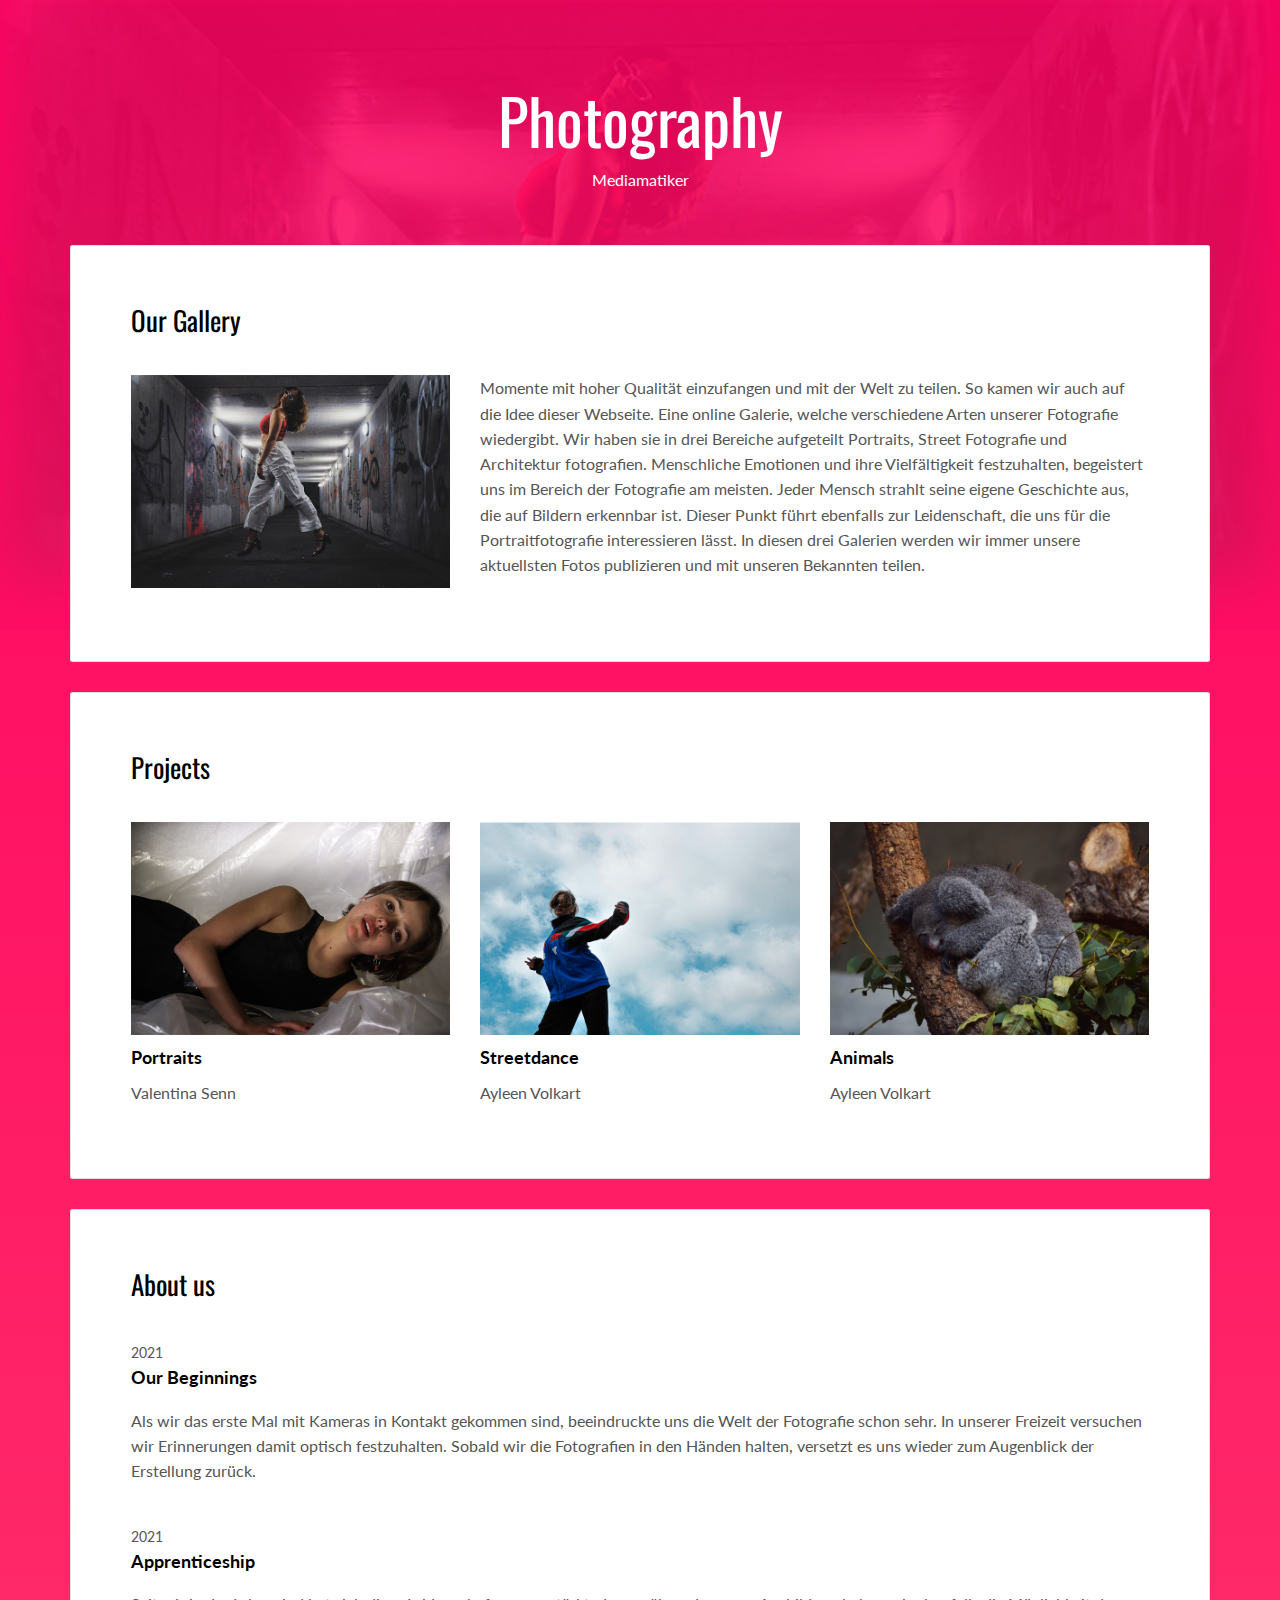
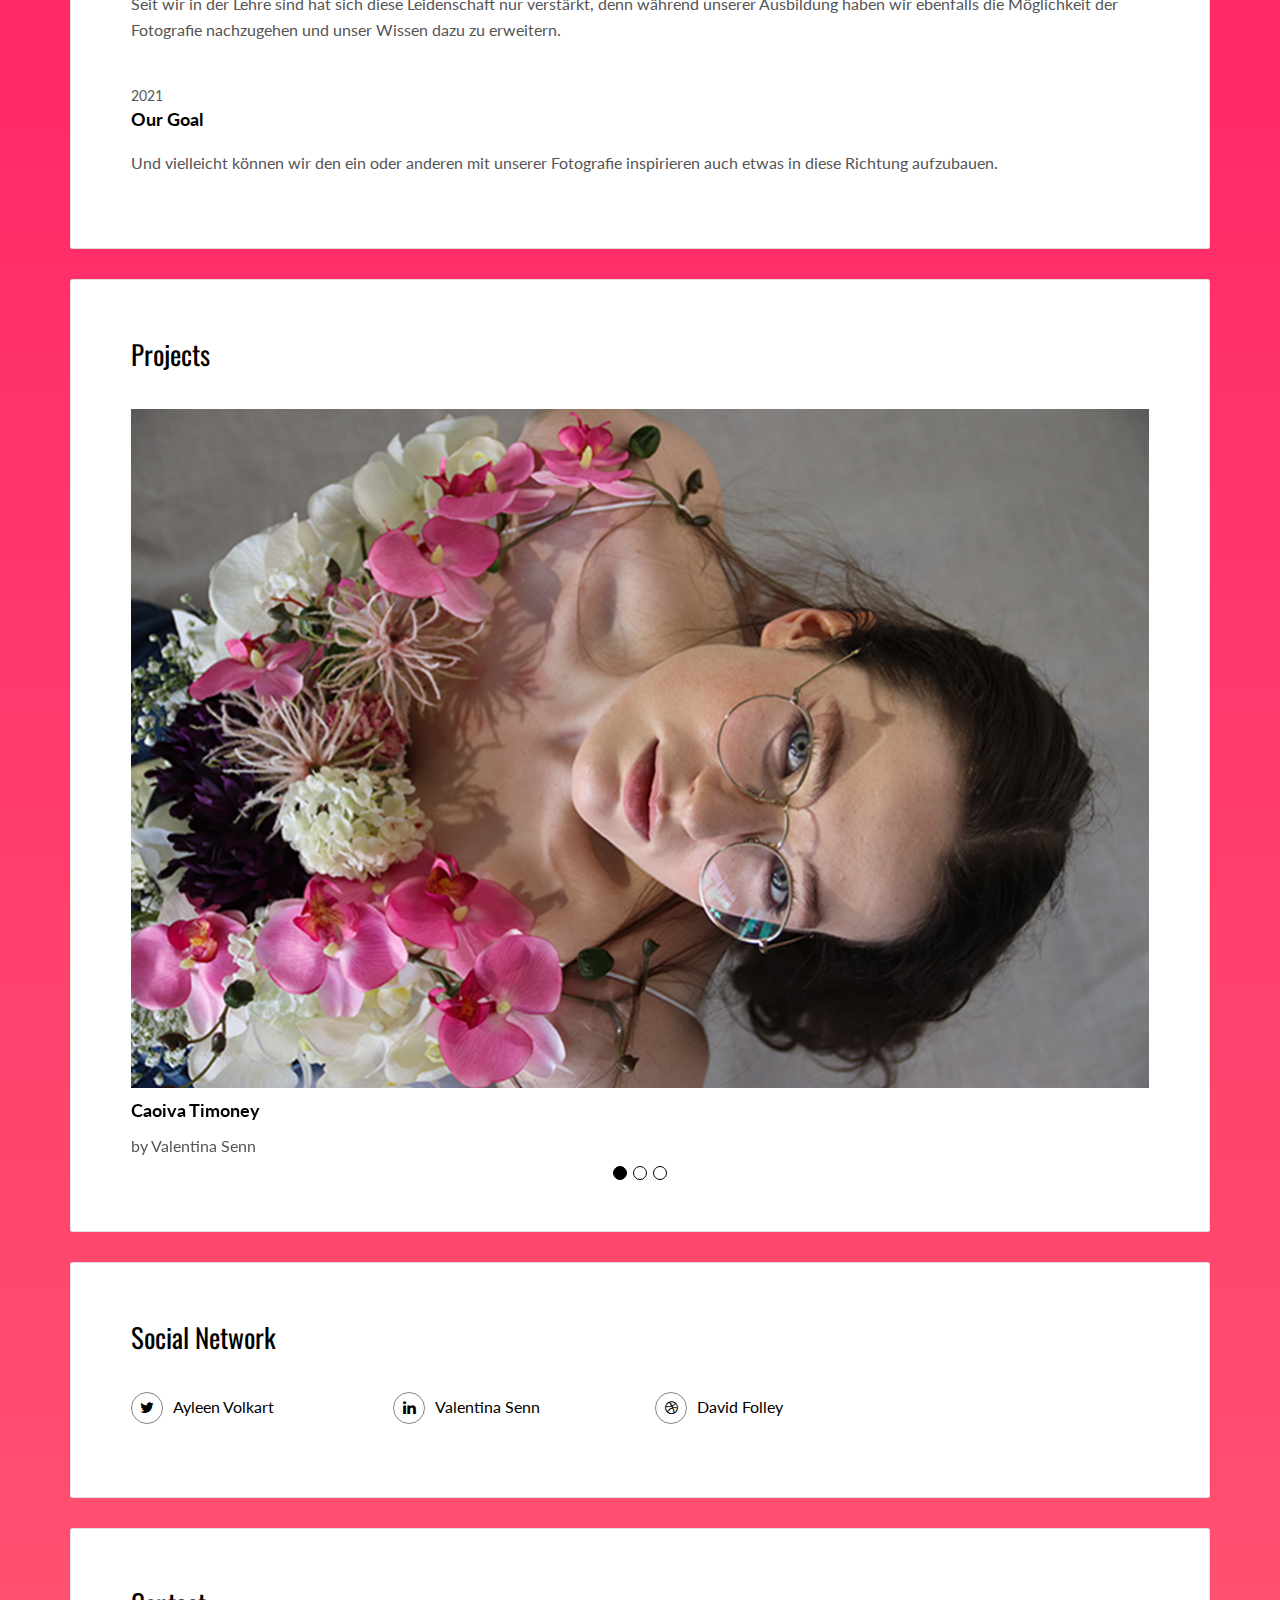
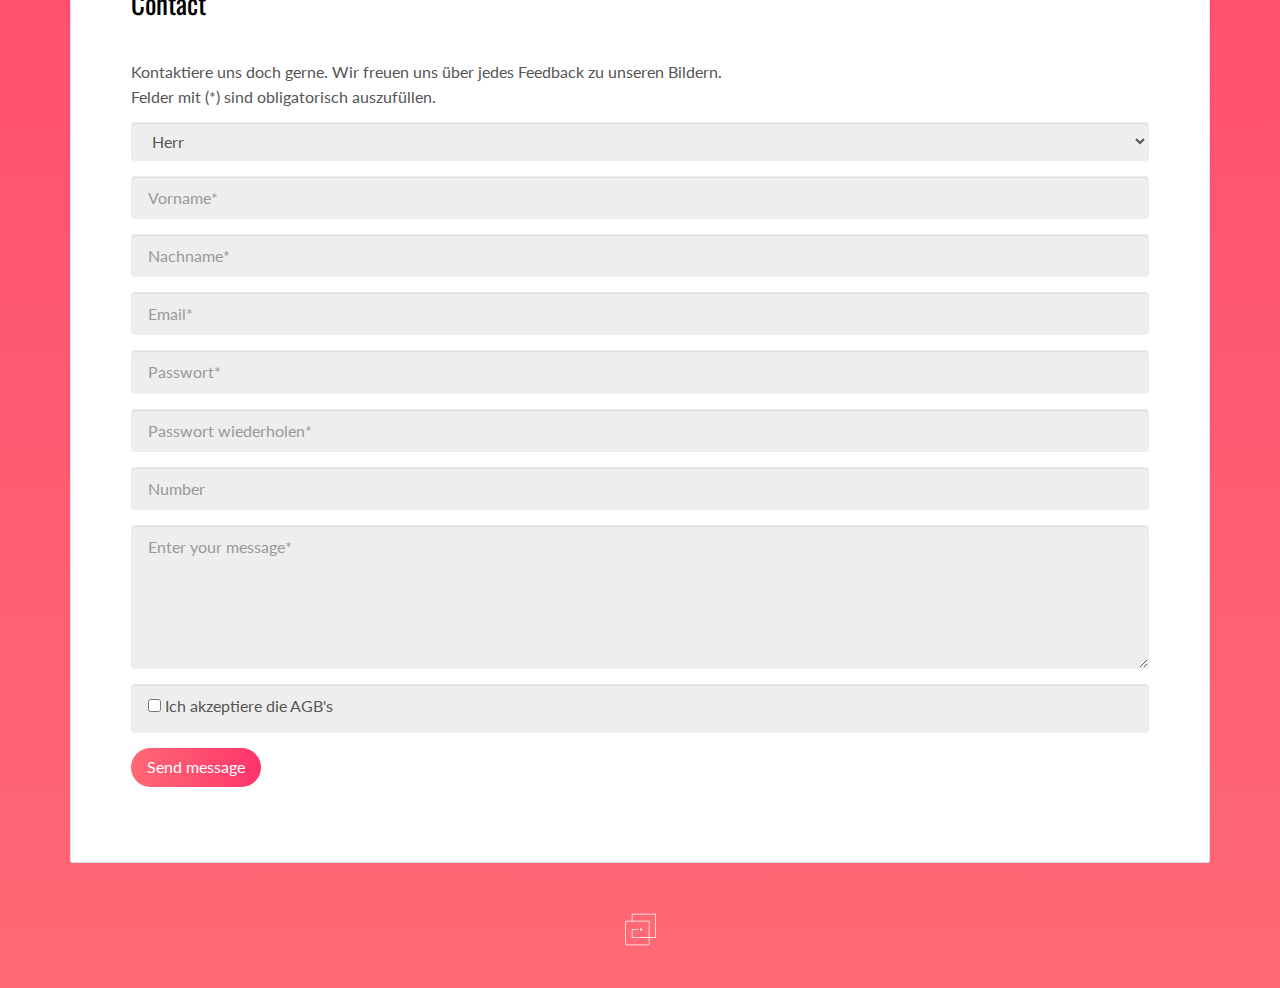
==== commit 2a3b057f: "added stylesheet.css" ====
--- a/html/index.html
+++ b/html/index.html
@@ -209,16 +209,15 @@
               </div>
               <div class="form-group">
                 <p class="form-control">
-                  <input id="file" type="file" name="bild" accept="image/*" placeholder="Bildidee hochladen">
-                </p>
-              </div>
-              <div class="form-group">
-                <button id="button" type="submit" class=" btn btn-primary" onclick="alertdialog()">Send message</button>
+                  <input type="checkbox" id="checkbox" name="checkbox">
+                  <label for="checkbox">Ich akzeptiere die AGB's</label>
+              </div>
+              <div class="form-group">
+                <button id="button" type="submit" class=" btn btn-primary" onclick="onsubmit()">Send message</button>
               </div>
             </form>
           </div>
         </div>
-       
      </div>
    </div>
  </div>
@@ -234,10 +233,9 @@
   </div>
 </footer>
 
+<script type="text/javascript" src="../js/validate-inputs.js"></script>
 
 <!--<script type="text/javascript" src="../js/main.bc58148c.js"></script>-->
-<script type="text/javascript" src="../js/validate-inputs.js"></script>
-
 <!-- Google Analytics: change UA-XXXXX-X to be your site's ID 
 
 <script>
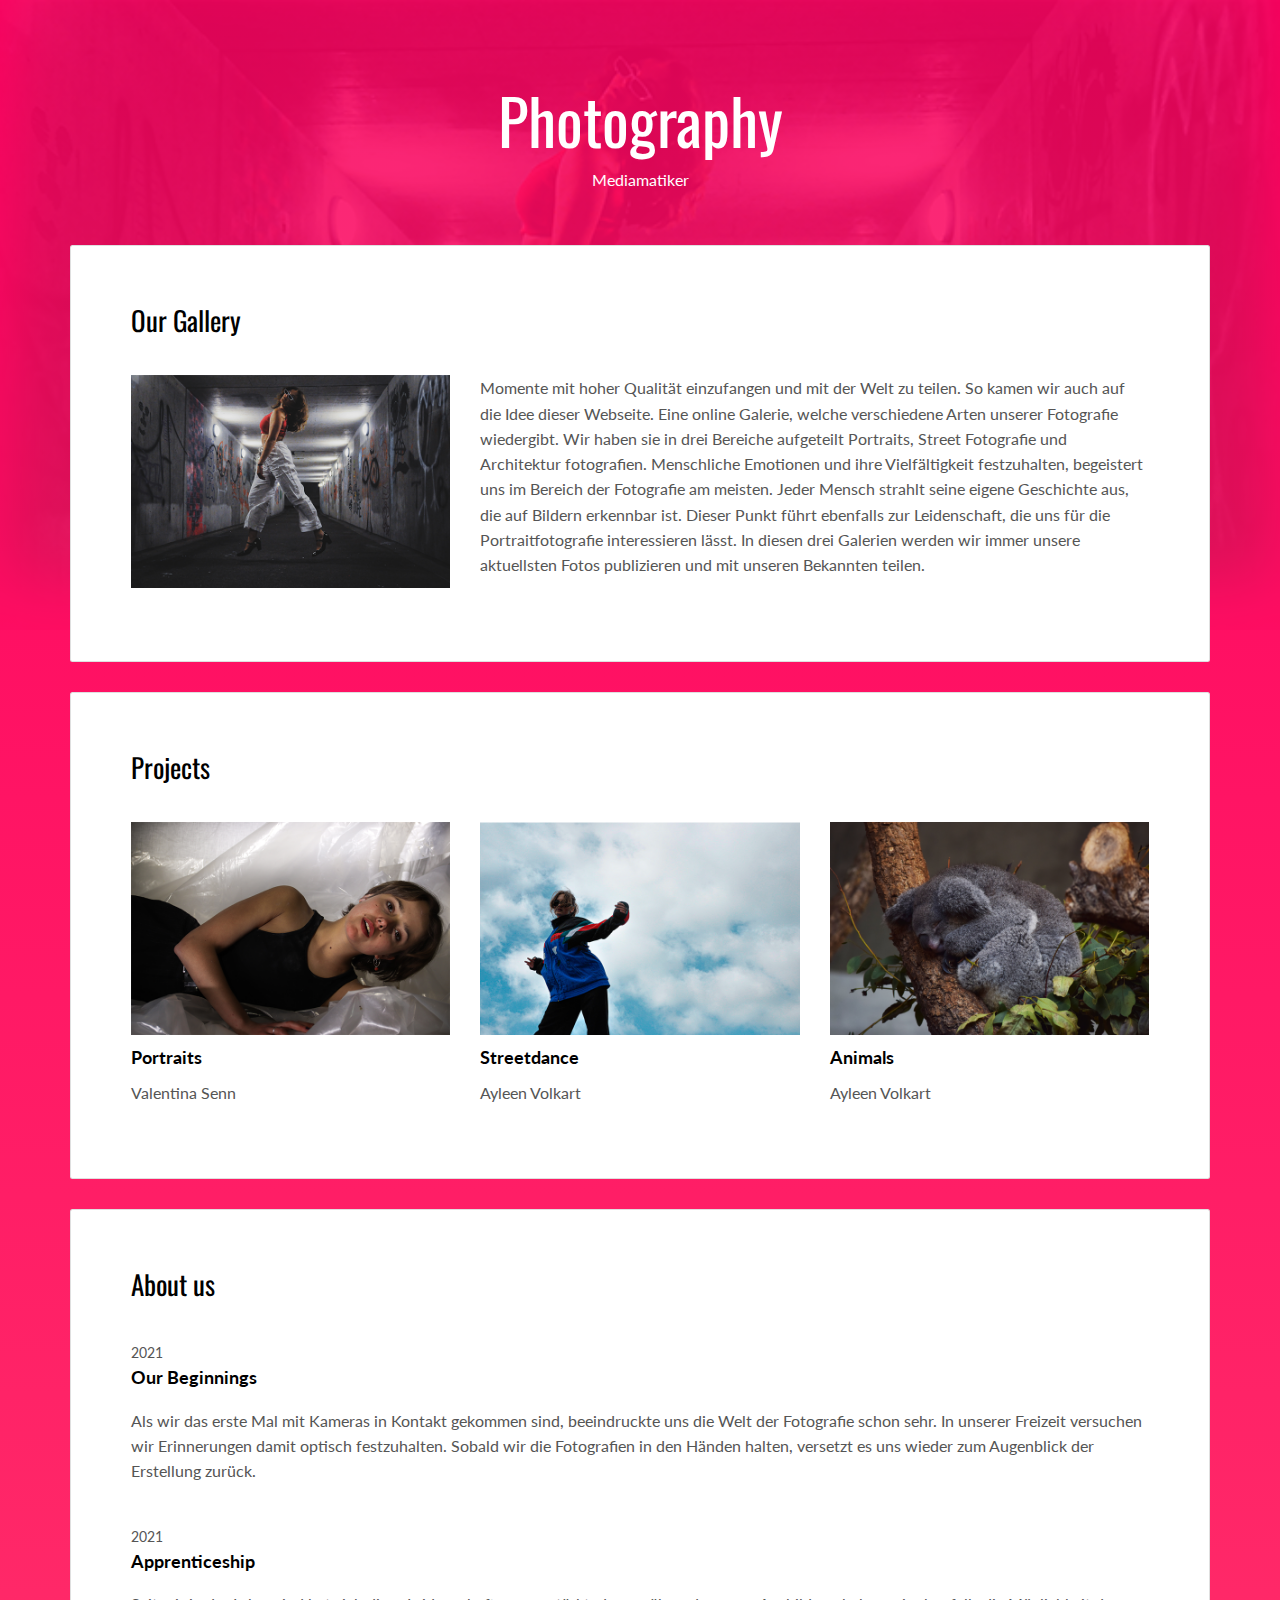
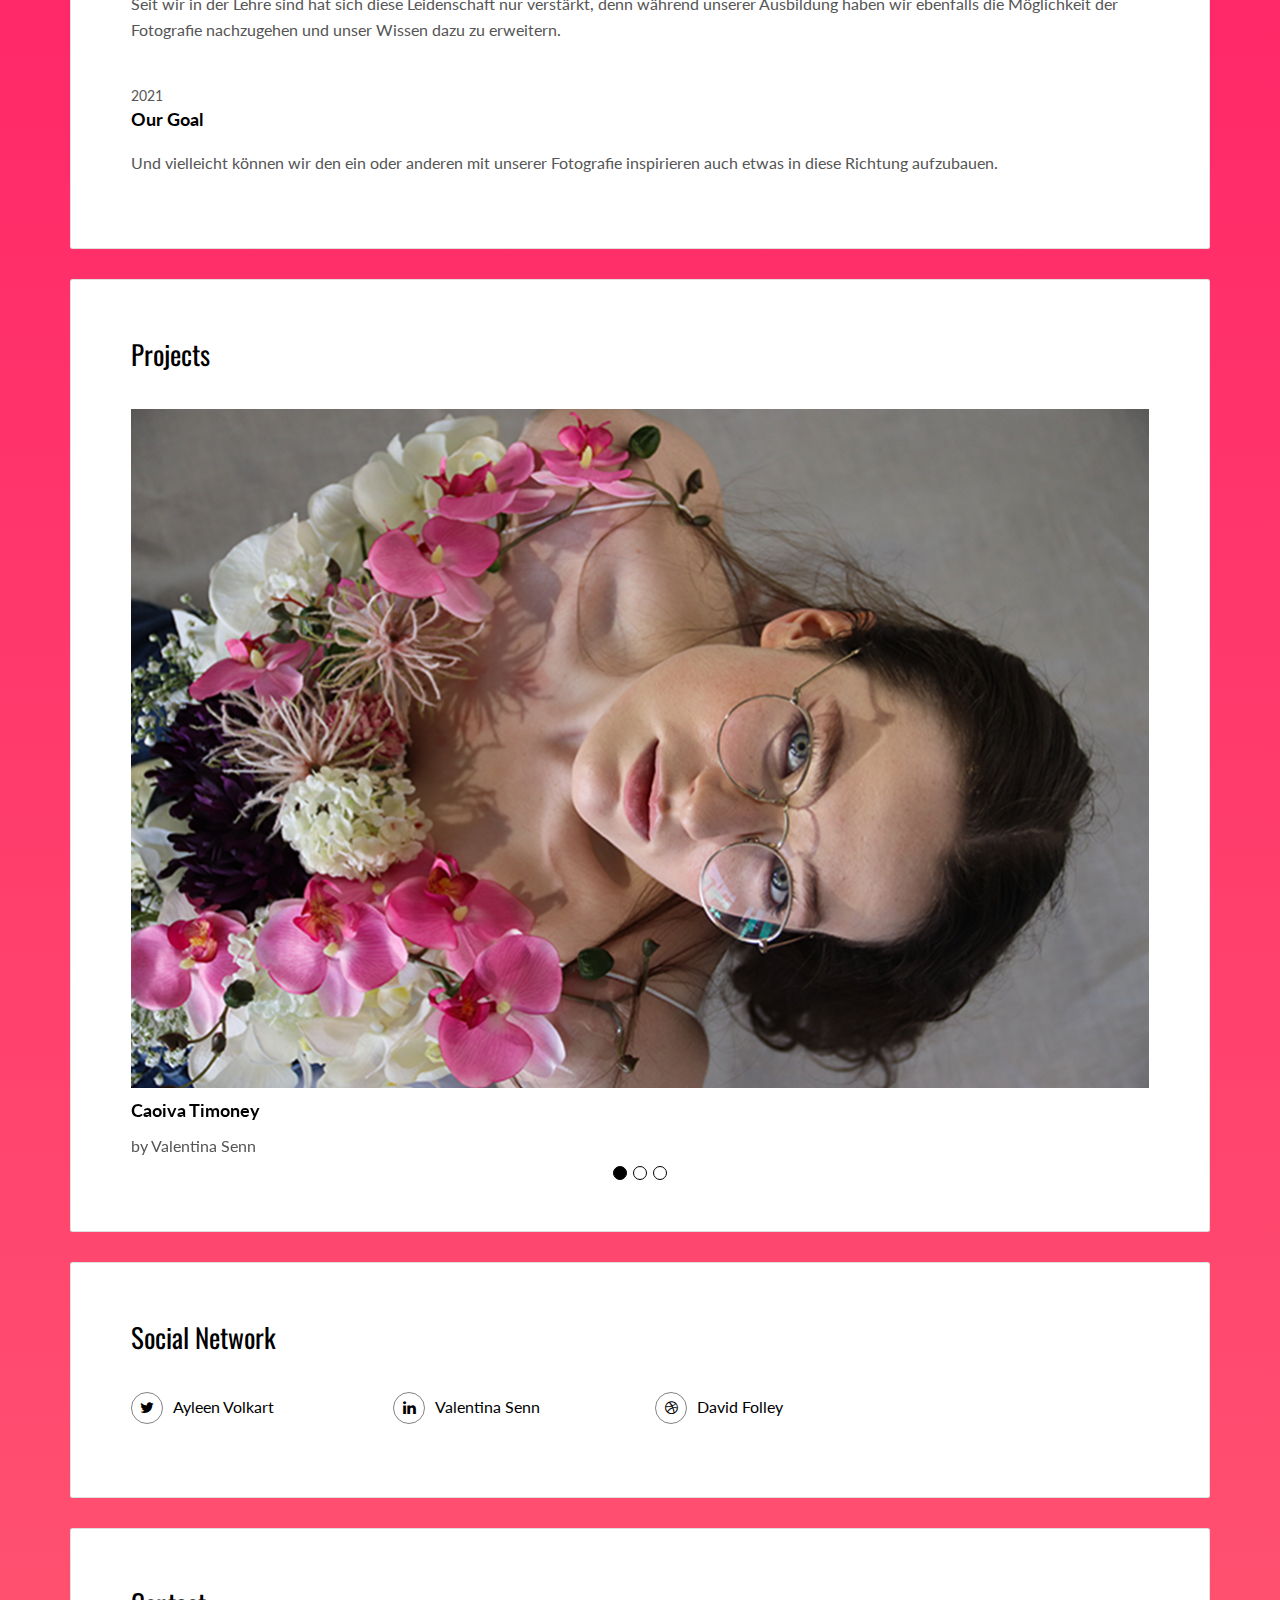
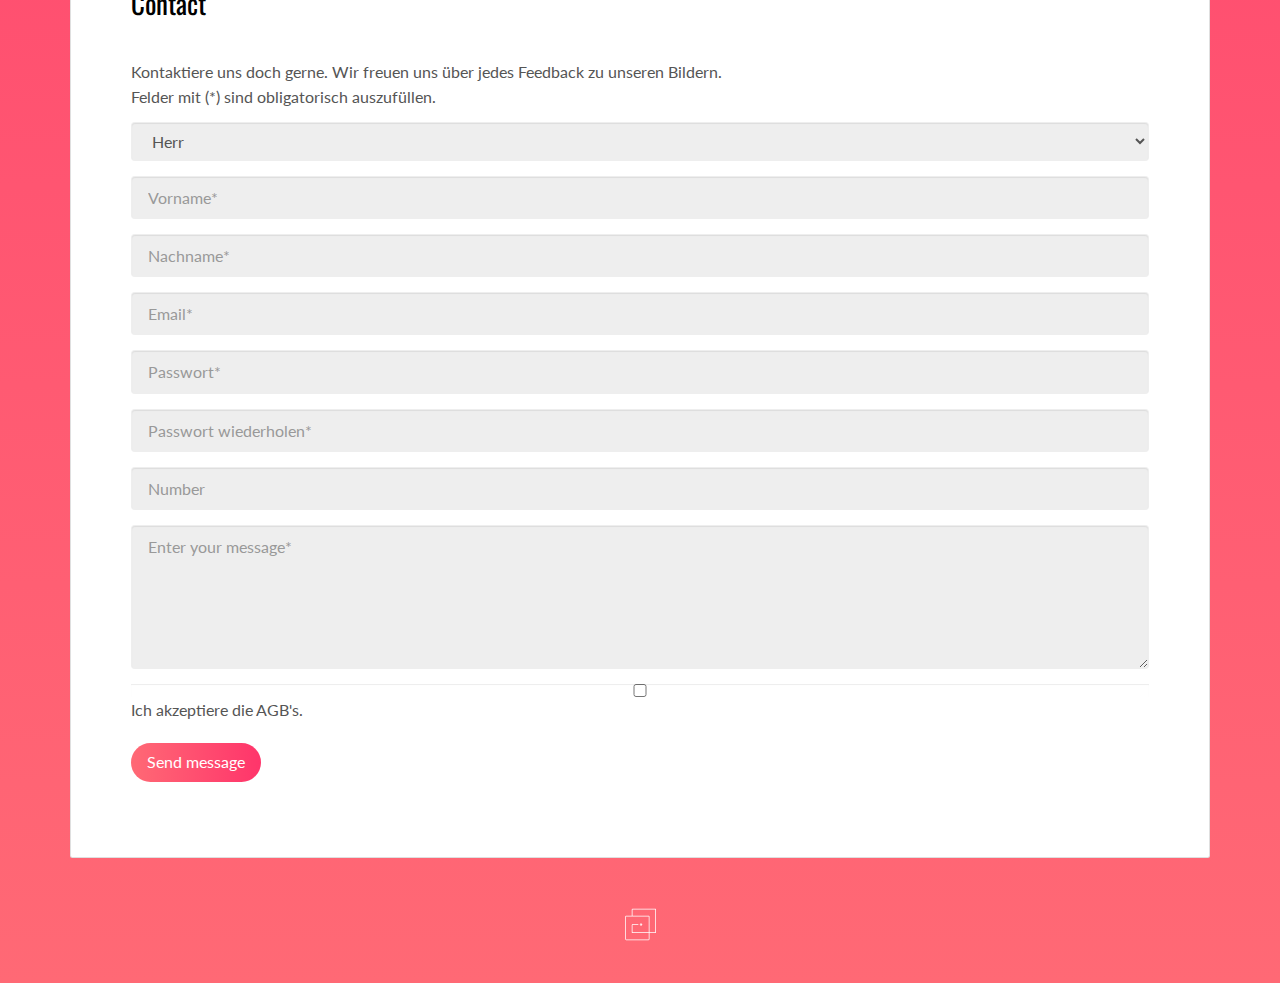
==== commit daa6703e: "final contact form (without the AGB)" ====
--- a/html/index.html
+++ b/html/index.html
@@ -11,13 +11,13 @@
 
   <!-- Disable tap highlight on IE -->
   <meta name="msapplication-tap-highlight" content="no">
-  
+
   <link rel="apple-touch-icon" sizes="180x180" href="../assets/apple-icon-180x180.png">
   <link href="./assets/favicon.ico" rel="icon">
 
-  <title>Title page</title>  
-
-<link href="../css/main.d8e0d294.css" rel="stylesheet"></head>
+  <title>Photography</title>
+
+  <link href="../css/main.d8e0d294.css" rel="stylesheet"></head>
 
 <body class="">
 
@@ -34,11 +34,11 @@
 
 
 
-<!-- Add your site or app content here -->
- 
- <div class="container">
-   <div class="row">
-     <div class="col-xs-12">
+  <!-- Add your site or app content here -->
+
+  <div class="container">
+    <div class="row">
+      <div class="col-xs-12">
 
         <div class="card">
           <div class="card-block">
@@ -49,7 +49,7 @@
               </div>
               <div class="col-md-8">
 
-              <p>Momente mit hoher Qualität einzufangen und mit der Welt zu teilen. So kamen wir auch auf die Idee dieser Webseite. Eine online Galerie, welche verschiedene Arten unserer Fotografie wiedergibt. Wir haben sie in drei Bereiche aufgeteilt Portraits, Street Fotografie und Architektur fotografien. Menschliche Emotionen und ihre Vielfältigkeit festzuhalten, begeistert uns im Bereich der Fotografie am meisten. Jeder Mensch strahlt seine eigene Geschichte aus, die auf Bildern erkennbar ist. Dieser Punkt führt ebenfalls zur Leidenschaft, die uns für die Portraitfotografie interessieren lässt. In diesen drei Galerien werden wir immer unsere aktuellsten Fotos publizieren und mit unseren Bekannten teilen.</p>
+                <p>Momente mit hoher Qualität einzufangen und mit der Welt zu teilen. So kamen wir auch auf die Idee dieser Webseite. Eine online Galerie, welche verschiedene Arten unserer Fotografie wiedergibt. Wir haben sie in drei Bereiche aufgeteilt Portraits, Street Fotografie und Architektur fotografien. Menschliche Emotionen und ihre Vielfältigkeit festzuhalten, begeistert uns im Bereich der Fotografie am meisten. Jeder Mensch strahlt seine eigene Geschichte aus, die auf Bildern erkennbar ist. Dieser Punkt führt ebenfalls zur Leidenschaft, die uns für die Portraitfotografie interessieren lässt. In diesen drei Galerien werden wir immer unsere aktuellsten Fotos publizieren und mit unseren Bekannten teilen.</p>
 
               </div>
             </div>
@@ -84,7 +84,7 @@
             <div class="work-experience">
               <small class="date">2021</small>
               <h3 class="h5 date-title">Our Beginnings</h3>
-              
+
 
               <p>Als wir das erste Mal mit Kameras in Kontakt gekommen sind, beeindruckte uns die Welt der Fotografie schon sehr. In unserer Freizeit versuchen wir Erinnerungen damit optisch festzuhalten. Sobald wir die Fotografien in den Händen halten, versetzt es uns wieder zum Augenblick der Erstellung zurück.</p>
             </div>
@@ -92,7 +92,7 @@
             <div class="work-experience">
               <small class="date">2021</small>
               <h3 class="h5 date-title">Apprenticeship</h3>
-              
+
               <p>Seit wir in der Lehre sind hat sich diese Leidenschaft nur verstärkt, denn während unserer Ausbildung haben wir ebenfalls die Möglichkeit der Fotografie nachzugehen und unser Wissen dazu zu erweitern.</p>
             </div>
 
@@ -110,45 +110,45 @@
           <div class="card-block">
             <h2>Projects</h2>
             <div id="carousel-example-generic" class="carousel slide" data-ride="carousel">
-            
-
-            <!-- Wrapper for slides -->
-            <div class="carousel-inner" role="listbox">
-              <div class="item active">
-                <img src="../assets/images/portrait/caoiva-neu.png" class="img-responsive" alt="...">
-                <div class="carousel-caption">
-                  <h3 class="h5">Caoiva Timoney</h3>
-                  <p>by Valentina Senn</p>
+
+
+              <!-- Wrapper for slides -->
+              <div class="carousel-inner" role="listbox">
+                <div class="item active">
+                  <img src="../assets/images/portrait/caoiva-neu.png" class="img-responsive" alt="...">
+                  <div class="carousel-caption">
+                    <h3 class="h5">Caoiva Timoney</h3>
+                    <p>by Valentina Senn</p>
+                  </div>
                 </div>
-              </div>
-              <div class="item">
-                <img src="../assets/images/streetdance/lia-carousel.png" class="img-responsive" alt="...">
-                <div class="carousel-caption">
-                  <h3 class="h5">Lia Wilden</h3>
-                  <p>by Ayleen Volkart</p>
+                <div class="item">
+                  <img src="../assets/images/streetdance/lia-carousel.png" class="img-responsive" alt="...">
+                  <div class="carousel-caption">
+                    <h3 class="h5">Lia Wilden</h3>
+                    <p>by Ayleen Volkart</p>
+                  </div>
                 </div>
-              </div>
-
-              <div class="item">
-                <img src="../assets/images/portrait/luana-bath.png" class="img-responsive" alt="...">
-                <div class="carousel-caption">
-                  <h3 class="h5">Luana Senn</h3>
-                  <p>by Valentina Senn</p>
+
+                <div class="item">
+                  <img src="../assets/images/portrait/luana-bath.png" class="img-responsive" alt="...">
+                  <div class="carousel-caption">
+                    <h3 class="h5">Luana Senn</h3>
+                    <p>by Valentina Senn</p>
+                  </div>
                 </div>
               </div>
-            </div>
-
-            <!-- Indicators -->
-            <ol class="carousel-indicators">
-              <li data-target="#carousel-example-generic" data-slide-to="0" class="active"></li>
-              <li data-target="#carousel-example-generic" data-slide-to="1"></li>
-              <li data-target="#carousel-example-generic" data-slide-to="2"></li>
-            </ol>
-
-          </div>
-          </div>
-        </div>
-        
+
+              <!-- Indicators -->
+              <ol class="carousel-indicators">
+                <li data-target="#carousel-example-generic" data-slide-to="0" class="active"></li>
+                <li data-target="#carousel-example-generic" data-slide-to="1"></li>
+                <li data-target="#carousel-example-generic" data-slide-to="2"></li>
+              </ol>
+
+            </div>
+          </div>
+        </div>
+
         <div class="card">
           <div class="card-block">
             <h2>Social Network</h2>
@@ -170,57 +170,81 @@
           <div class="card-block">
             <h2>Contact</h2>
             <p>Kontaktiere uns doch gerne. Wir freuen uns über jedes Feedback zu unseren Bildern. <br>
-                Felder mit (*) sind obligatorisch auszufüllen.
+              Felder mit (*) sind obligatorisch auszufüllen.
             </p>
-            <form id="form" class="reveal-content" onchange="validateForm()">
+            <form id="form" class="reveal-content">
               <div class="form-group" placeholder="Geschlecht">
-              <select name="thema1" class="form-control" id="gender">
-                <option value="1">Frau</option>
-                <option value="2" selected>Herr</option>
-              </select>
+                <select name="thema1" class="form-control" id="gender">
+                  <option value="1">Frau</option>
+                  <option value="2" selected>Herr</option>
+                </select>
+
+
+                <!-- Vorname -->
+
               </div>
               <div class="form-group">
                 <input type="text" id="name" class="form-control" placeholder="Vorname*"/>
                 <small>Error message</small>
               </div>
+
+              <!-- Nachname -->
+
               <div class="form-group">
                 <input type="last name" id="lastname" class="form-control" placeholder="Nachname*"/>
                 <small>Error message</small>
               </div>
+
+              <!-- Email -->
+
               <div class="form-group">
                 <input type="email" id="email" class="form-control" placeholder="Email*"/>
                 <small>Error message</small>
               </div>
+
+              <!-- Passwort -->
+
               <div class="form-group">
                 <input name="pw" id="password" type="password" size="10" maxlength="10" placeholder="Passwort*" class="form-control"/>
                 <small>Error message</small>
               </div>
+
+              <!-- Passwort wiederholen -->
+
               <div class="form-group">
                 <input name="pw" id="passwordRepeat" type="password" size="10" maxlength="10" placeholder="Passwort wiederholen*" class="form-control"/>
                 <small>Error message</small>
               </div>
+
+              <!-- Telefonnummer -->
+
               <div class="form-group">
                 <input type="tel" id="number" class="form-control" placeholder="Number"/>
                 <small>Error message</small>
               </div>
+
+              <!-- Message -->
+
               <div class="form-group">
                 <textarea id="message" class="form-control" rows="5" placeholder="Enter your message*"></textarea>
                 <small>Error message</small>
               </div>
-              <div class="form-group">
-                <p class="form-control">
-                  <input type="checkbox" id="checkbox" name="checkbox">
-                  <label for="checkbox">Ich akzeptiere die AGB's</label>
-              </div>
-              <div class="form-group">
-                <button id="button" type="submit" class=" btn btn-primary" onclick="onsubmit()">Send message</button>
+
+              <!-- AGB -->
+              <div class="form-group">
+                <input type="checkbox" name="checkbox" id="checkbox" class="form-control"/>
+                <label for="checkbox">Ich akzeptiere die AGB's.</label>
+              </div>
+
+              <div class="form-group">
+                <button id="button" type="submit" class=" btn btn-primary" onclick="validateAllInputs()">Send message</button>
               </div>
             </form>
           </div>
         </div>
-     </div>
-   </div>
- </div>
+      </div>
+    </div>
+  </div>
 
 </main>
 <footer class="footer-container white-text-container text-center">
@@ -233,11 +257,10 @@
   </div>
 </footer>
 
-<script type="text/javascript" src="../js/validate-inputs.js"></script>
-
-<!--<script type="text/javascript" src="../js/main.bc58148c.js"></script>-->
-<!-- Google Analytics: change UA-XXXXX-X to be your site's ID 
-
+<script type="text/javascript" src="../js/client/validate-inputs.js"></script>
+
+<script type="text/javascript" src="../js/client/main.bc58148c.js"></script>
+<!-- Google Analytics: change UA-XXXXX-X to be your site's ID
 <script>
   (function (i, s, o, g, r, a, m) {
     i['GoogleAnalyticsObject'] = r; i[r] = i[r] || function () {
@@ -248,7 +271,6 @@
   ga('create', 'UA-XXXXX-X', 'auto');
   ga('send', 'pageview');
 </script>
-
 -->
 </body>
 
--- a/css/main.d8e0d294.css
+++ b/css/main.d8e0d294.css
@@ -5131,7 +5131,7 @@
 }
 
 .form-control.error input {
-    border-color: var(--error-color)
+    border-color: var(--error-color);
 }
 
 
